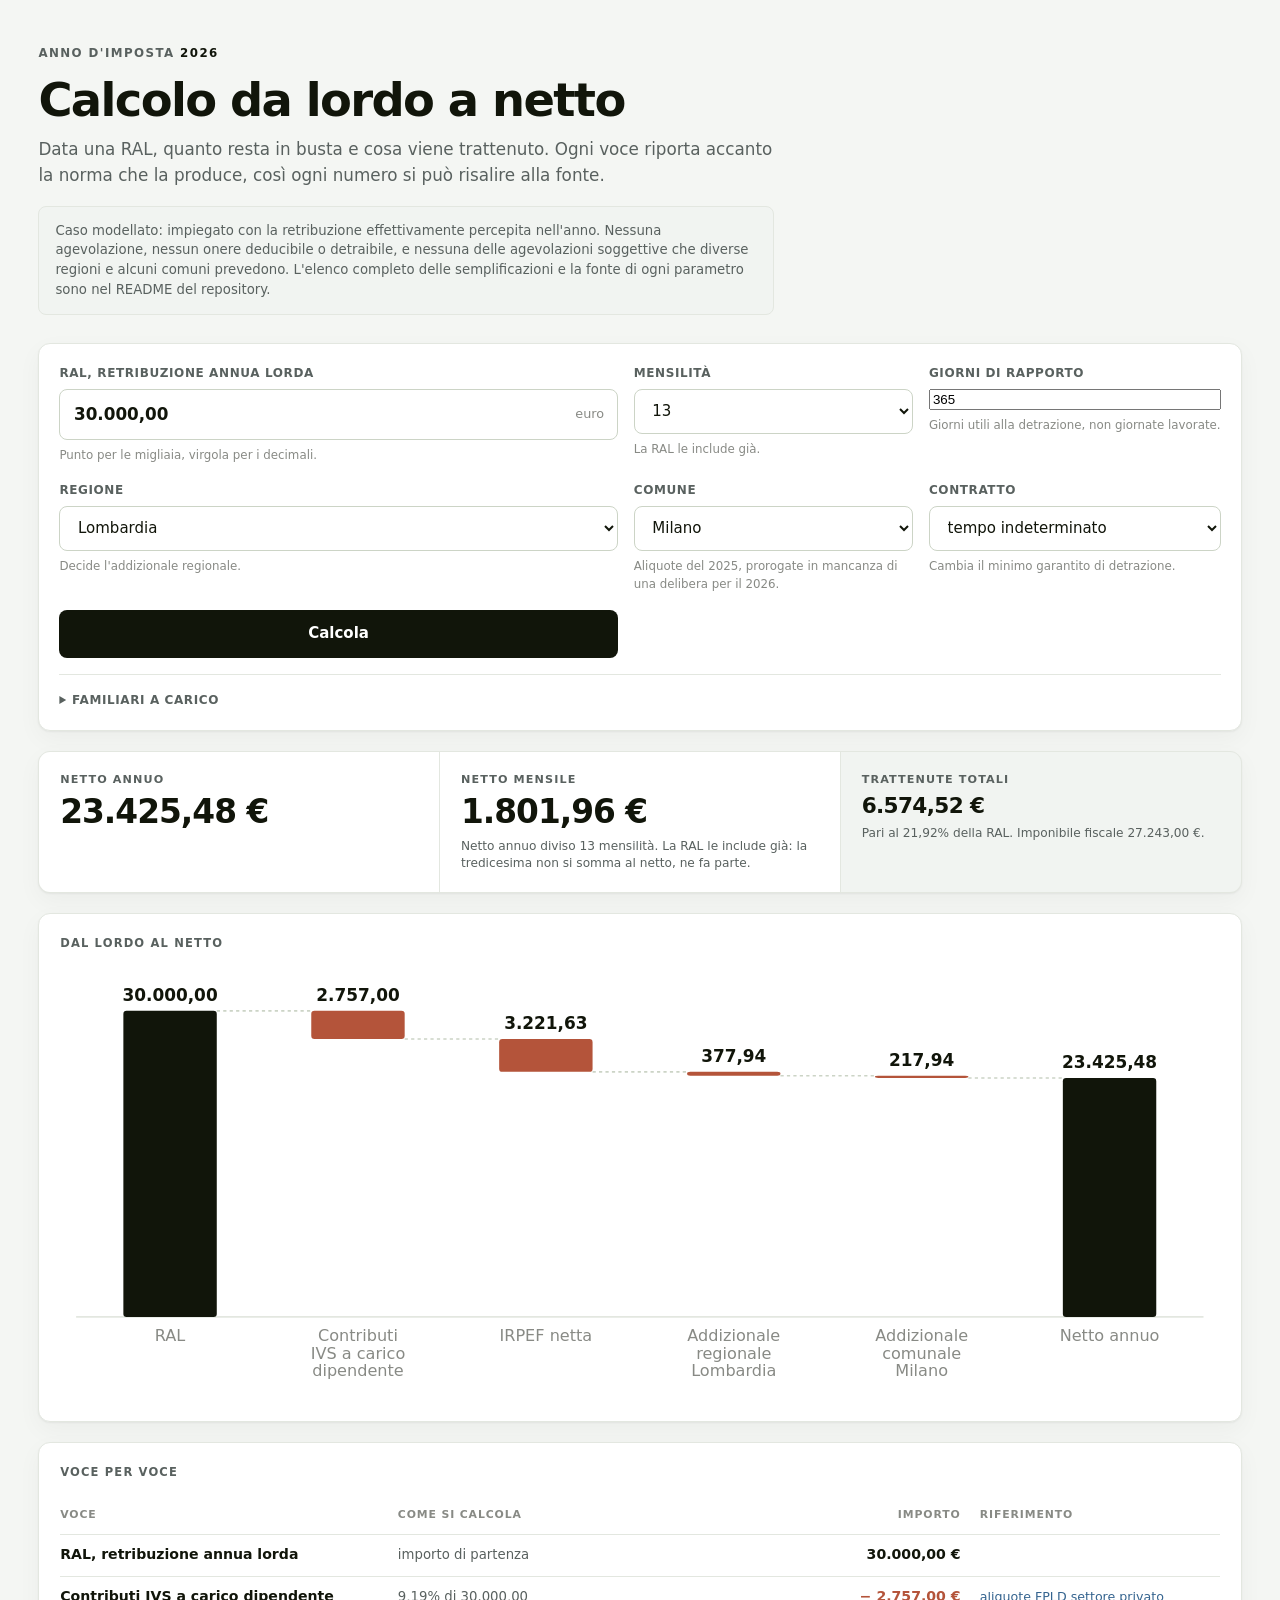
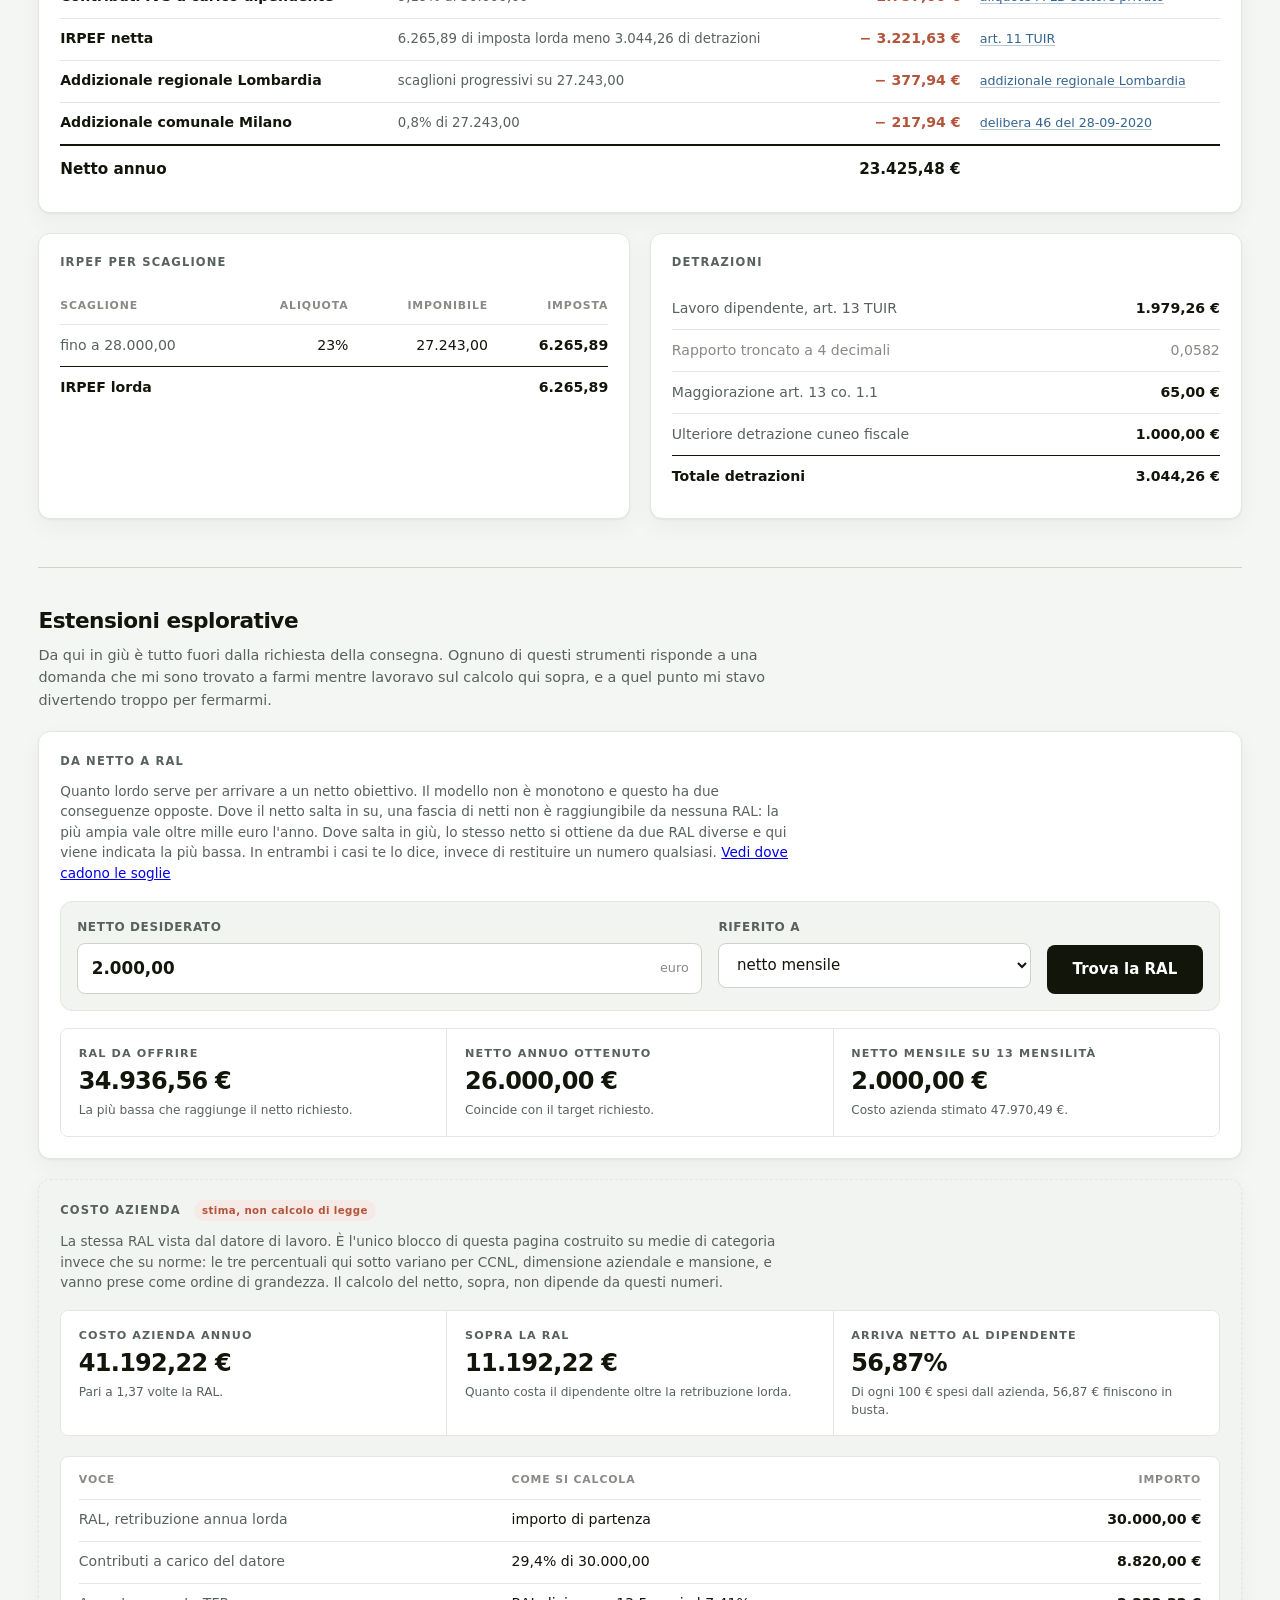
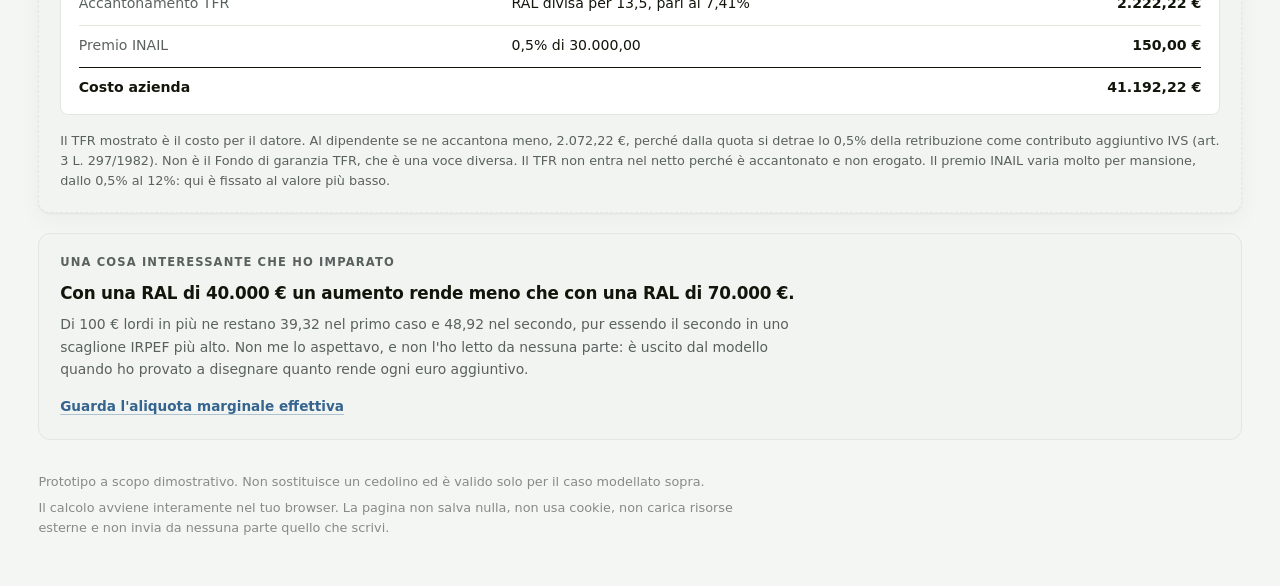
==== index.html @ f25c1f66 "Estrae tutti i 7.894 comuni dal portale MEF" ====
<!doctype html>
<html lang="it">
<head>
<meta charset="utf-8">
<meta name="viewport" content="width=device-width, initial-scale=1">
<title>Calcolo da lordo a netto, anno d'imposta 2026</title>
<link rel="stylesheet" href="src/styles.css">
</head>
<body>

<header class="page-header">
  <p class="eyebrow">Anno d'imposta <strong>2026</strong></p>
  <h1>Calcolo da lordo a netto</h1>
  <p class="lede">
    Data una RAL, quanto resta in busta e cosa viene trattenuto. Ogni voce riporta
    accanto la norma che la produce, così ogni numero si può risalire alla fonte.
  </p>
  <p class="case-note">
    Caso modellato: impiegato con la retribuzione effettivamente percepita
    nell'anno. Nessuna agevolazione, nessun onere deducibile o detraibile, e
    nessuna delle agevolazioni soggettive che diverse regioni e alcuni comuni
    prevedono. L'elenco completo delle semplificazioni e la fonte di ogni
    parametro sono nel README del repository.
  </p>
</header>

<main>

  <form class="calc-form" id="calc-form" novalidate>
    <div class="field">
      <label for="input-ral">RAL, retribuzione annua lorda</label>
      <div class="input-wrap">
        <input id="input-ral" name="ral" type="text" inputmode="decimal"
               autocomplete="off" value="30.000,00"
               aria-describedby="hint-ral">
        <span class="unit" aria-hidden="true">euro</span>
      </div>
      <p class="hint" id="hint-ral">Punto per le migliaia, virgola per i decimali.</p>
    </div>

    <div class="field">
      <label for="input-months">Mensilità</label>
      <select id="input-months" name="months" aria-describedby="hint-months">
        <option value="12">12</option>
        <option value="13" selected>13</option>
        <option value="14">14</option>
      </select>
      <p class="hint" id="hint-months">La RAL le include già.</p>
    </div>

    <div class="field">
      <label for="input-days">Giorni di rapporto</label>
      <input id="input-days" name="days" type="number" min="1" max="365" step="1"
             value="365" aria-describedby="hint-days">
      <p class="hint" id="hint-days">Giorni utili alla detrazione, non giornate lavorate.</p>
    </div>

    <div class="field">
      <label for="input-region">Regione</label>
      <select id="input-region" aria-describedby="hint-region"></select>
      <p class="hint" id="hint-region">Decide l'addizionale regionale.</p>
    </div>

    <div class="field">
      <label for="input-municipality">Comune</label>
      <select id="input-municipality" aria-describedby="hint-municipality"></select>
      <p class="hint" id="hint-municipality"></p>
    </div>

    <div class="field">
      <label for="input-contract">Contratto</label>
      <select id="input-contract" aria-describedby="hint-contract">
        <option value="permanent" selected>tempo indeterminato</option>
        <option value="fixed-term">tempo determinato</option>
      </select>
      <p class="hint" id="hint-contract">Cambia il minimo garantito di detrazione.</p>
    </div>

    <div class="field field-action">
      <button type="submit">Calcola</button>
    </div>

    <details class="field-group">
      <summary>Familiari a carico</summary>

      <div class="field-grid">
        <div class="field field-check">
          <label class="check" for="input-spouse">
            <input id="input-spouse" type="checkbox">
            <span>Coniuge a carico</span>
          </label>
          <p class="hint">Non legalmente ed effettivamente separato.</p>
        </div>

        <div class="field">
          <label for="input-children">Figli a carico</label>
          <input id="input-children" type="number" min="0" max="10" step="1" value="0"
                 aria-describedby="hint-children">
          <p class="hint" id="hint-children">
            Dai 21 ai 29 anni, o dai 30 con disabilità accertata. Sotto i 21 c'è
            l'assegno unico al posto della detrazione.
          </p>
        </div>

        <div class="field">
          <label for="input-children-share">Quota per i figli</label>
          <select id="input-children-share" aria-describedby="hint-children-share">
            <option value="50" selected>50%, ripartita</option>
            <option value="100">100%, per intero</option>
          </select>
          <p class="hint" id="hint-children-share">
            La ripartizione a metà fra i genitori è la regola, il 100% va concordato.
          </p>
        </div>

        <div class="field">
          <label for="input-ascendants">Ascendenti a carico</label>
          <input id="input-ascendants" type="number" min="0" max="6" step="1" value="0"
                 aria-describedby="hint-ascendants">
          <p class="hint" id="hint-ascendants">
            Genitori e nonni, dal 2025 solo se conviventi.
          </p>
        </div>

        <div class="field">
          <label for="input-family-months">Mesi a carico</label>
          <input id="input-family-months" type="number" min="1" max="12" step="1" value="12"
                 aria-describedby="hint-family-months">
          <p class="hint" id="hint-family-months">
            Mesi in cui la condizione è durata, non giorni di lavoro.
          </p>
        </div>
      </div>

      <p class="hint hint-block" id="hint-family-limit"></p>
    </details>
  </form>

  <p class="error" id="error-box" role="alert" hidden></p>

  <section class="results" id="results" aria-live="polite" hidden>

    <div class="summary">
      <div class="summary-figure">
        <p class="summary-label">Netto annuo</p>
        <p class="summary-value" id="net-annual"></p>
      </div>
      <div class="summary-figure">
        <p class="summary-label">Netto mensile</p>
        <p class="summary-value" id="net-monthly"></p>
        <p class="summary-note" id="net-monthly-note"></p>
      </div>
      <div class="summary-figure summary-secondary">
        <p class="summary-label">Trattenute totali</p>
        <p class="summary-value" id="total-withheld"></p>
        <p class="summary-note" id="effective-rate"></p>
      </div>
    </div>

    <section class="block">
      <h3>Dal lordo al netto</h3>
      <div class="chart-scroll">
        <div id="waterfall"></div>
      </div>
    </section>

    <section class="block">
      <h3>Voce per voce</h3>
      <table class="ledger" id="ledger-table">
        <thead>
          <tr>
            <th scope="col">Voce</th>
            <th scope="col">Come si calcola</th>
            <th scope="col" class="num">Importo</th>
            <th scope="col">Riferimento</th>
          </tr>
        </thead>
        <tbody></tbody>
        <tfoot></tfoot>
      </table>
    </section>

    <div class="detail-grid">
      <section class="block">
        <h3>IRPEF per scaglione</h3>
        <table class="detail" id="bracket-table">
          <thead>
            <tr>
              <th scope="col">Scaglione</th>
              <th scope="col" class="num">Aliquota</th>
              <th scope="col" class="num">Imponibile</th>
              <th scope="col" class="num">Imposta</th>
            </tr>
          </thead>
          <tbody></tbody>
        </table>
      </section>

      <section class="block">
        <h3>Detrazioni</h3>
        <table class="detail" id="deduction-table">
          <tbody></tbody>
        </table>
      </section>
    </div>

  </section>

  <div class="section-lead section-lead-extra">
    <h2 class="section-title">Estensioni esplorative</h2>
    <p>
      Da qui in giù è tutto fuori dalla richiesta della consegna. Ognuno di questi
      strumenti risponde a una domanda che mi sono trovato a farmi mentre lavoravo
      sul calcolo qui sopra, e a quel punto mi stavo divertendo troppo per fermarmi.
    </p>
  </div>

  <section class="block standalone" id="inverse-block">
    <h3>Da netto a RAL</h3>
    <p class="block-note">
      Quanto lordo serve per arrivare a un netto obiettivo. Il modello non è
      monotono e questo ha due conseguenze opposte. Dove il netto salta in su,
      una fascia di netti non è raggiungibile da nessuna RAL: la più ampia vale
      oltre mille euro l'anno. Dove salta in giù, lo stesso netto si ottiene da
      due RAL diverse e qui viene indicata la più bassa. In entrambi i casi te lo
      dice, invece di restituire un numero qualsiasi.
      <a href="curva.html">Vedi dove cadono le soglie</a>
    </p>

    <form class="calc-form inline-form" id="inverse-form" novalidate>
      <div class="field">
        <label for="input-net">Netto desiderato</label>
        <div class="input-wrap">
          <input id="input-net" type="text" inputmode="decimal" autocomplete="off" value="2.000,00">
          <span class="unit" aria-hidden="true">euro</span>
        </div>
      </div>

      <div class="field">
        <label for="input-net-basis">Riferito a</label>
        <select id="input-net-basis">
          <option value="monthly" selected>netto mensile</option>
          <option value="annual">netto annuo</option>
        </select>
      </div>

      <div class="field field-action">
        <button type="submit">Trova la RAL</button>
      </div>
    </form>

    <p class="error" id="inverse-error" role="alert" hidden></p>
    <div id="inverse-result" aria-live="polite"></div>
  </section>

  <section class="block standalone estimate" id="employer-block" hidden>
    <h3>Costo azienda <span class="badge-estimate">stima, non calcolo di legge</span></h3>
    <p class="block-note">
      La stessa RAL vista dal datore di lavoro. È l'unico blocco di questa pagina
      costruito su medie di categoria invece che su norme: le tre percentuali qui
      sotto variano per CCNL, dimensione aziendale e mansione, e vanno prese come
      ordine di grandezza. Il calcolo del netto, sopra, non dipende da questi numeri.
    </p>

    <div class="inverse-row" id="employer-figures"></div>

    <div class="table-card">
      <table class="detail" id="employer-table">
        <thead>
          <tr>
            <th scope="col">Voce</th>
            <th scope="col">Come si calcola</th>
            <th scope="col" class="num">Importo</th>
          </tr>
        </thead>
        <tbody></tbody>
      </table>
    </div>

    <p class="employer-caveat" id="employer-caveat"></p>
  </section>

  <a class="learned-card" href="curva.html" id="learned-card">
    <p class="learned-label">Una cosa interessante che ho imparato</p>
    <p class="learned-headline" id="learned-headline"></p>
    <p class="learned-body" id="learned-body"></p>
    <span class="learned-cta">Guarda l'aliquota marginale effettiva</span>
  </a>

</main>

<footer class="page-footer">
  <p>
    Prototipo a scopo dimostrativo. Non sostituisce un cedolino ed è valido solo
    per il caso modellato sopra.
  </p>
  <p>
    Il calcolo avviene interamente nel tuo browser. La pagina non salva nulla,
    non usa cookie, non carica risorse esterne e non invia da nessuna parte
    quello che scrivi.
  </p>
</footer>

<script src="src/parameters-2025.js"></script>
<script src="src/parameters-2026.js"></script>
<script src="src/local-2025.js"></script>
<script src="src/local-2026.js"></script>
<script src="src/parameters.js"></script>
<script src="src/engine/numbers.js"></script>
<script src="src/engine/position.js"></script>
<script src="src/engine/steps.js"></script>
<script src="src/engine/rules.js"></script>
<script src="src/engine/calculation.js"></script>
<script src="src/engine/breakpoints.js"></script>
<script src="src/engine/inverse.js"></script>
<script src="src/engine.js"></script>
<script src="src/ui-common.js"></script>
<script src="src/ui-calculator.js"></script>

</body>
</html>
---- src/styles.css ----
/* Palette taken from the Jet HR site: white ground, near-black text with an
   olive cast, sage surfaces, green and terracotta reserved for data semantics.
   Inspiration only, none of their assets are reused.

   Light only, on purpose: their product is light, and a single theme is one
   less thing to justify. Fonts are the system stack, so the page makes no
   network request of any kind. */

:root {
  color-scheme: light;

  --page: #f4f6f3;
  --surface: #ffffff;
  --surface-sunken: #f1f4f1;
  --surface-strong: #e6ebe2;

  --line: #e3e7e0;
  --line-strong: #ccd4c6;

  --text: #11150a;
  --text-muted: #59615f;
  --text-faint: #888a85;

  --accent: #11150a;
  --on-accent: #ffffff;
  --link: #35648f;

  --positive: #2f7d55;
  --negative: #b4543a;

  --bar-total: #11150a;
  --bar-down: #b4543a;
  --bar-up: #2f7d55;

  --shadow: 0 1px 2px rgba(17, 21, 10, 0.05), 0 8px 24px rgba(17, 21, 10, 0.04);
  --radius: 12px;
  --radius-sm: 8px;

  /* Wide on purpose: this is a dense data tool, not an article. Only the prose
     blocks keep a narrow measure, so lines stay readable while tables and the
     chart use the screen they are given. */
  --measure: 100rem;
  --gutter: clamp(1rem, 3vw, 2.5rem);
  --prose: 46rem;
}

*, *::before, *::after { box-sizing: border-box; }

body {
  margin: 0;
  background: var(--page);
  color: var(--text);
  font: 15px/1.55 ui-sans-serif, system-ui, -apple-system, "Segoe UI", Roboto,
        "Helvetica Neue", Arial, sans-serif;
  font-variant-numeric: tabular-nums;
  -webkit-font-smoothing: antialiased;
  -webkit-text-size-adjust: 100%;
}

.num, table { font-variant-numeric: tabular-nums; }

.page-header, main, .page-footer {
  max-width: var(--measure);
  margin: 0 auto;
  padding: 0 var(--gutter);
}

/* ------------------------------------------------------------------ header */

.page-header { padding-top: 2.75rem; padding-bottom: 1.75rem; }

/* Only on the second page: there are two pages, so one way back is enough. */
.back-link {
  display: inline-flex;
  align-items: center;
  gap: 0.35rem;
  margin-bottom: 1.4rem;
  padding: 0.42rem 0.9rem 0.42rem 0.7rem;
  background: var(--surface);
  border: 1px solid var(--line);
  border-radius: 999px;
  font-size: 0.83rem;
  font-weight: 650;
  color: var(--text-muted);
  text-decoration: none;
}
.back-link:hover { color: var(--text); border-color: var(--line-strong); }
.back-link svg { width: 14px; height: 14px; flex: none; }

.eyebrow {
  margin: 0 0 0.85rem;
  font-size: 0.74rem;
  letter-spacing: 0.12em;
  text-transform: uppercase;
  color: var(--text-muted);
  font-weight: 650;
}
.eyebrow strong { color: var(--text); font-weight: 700; }

h1 {
  margin: 0 0 0.7rem;
  font-size: clamp(1.9rem, 5vw, 2.9rem);
  line-height: 1.06;
  letter-spacing: -0.035em;
  font-weight: 700;
}

.lede {
  margin: 0 0 1.1rem;
  max-width: var(--prose);
  font-size: 1.05rem;
  color: var(--text-muted);
}

.case-note {
  margin: 0;
  max-width: var(--prose);
  padding: 0.85rem 1rem;
  font-size: 0.83rem;
  line-height: 1.5;
  color: var(--text-muted);
  background: var(--surface-sunken);
  border: 1px solid var(--line);
  border-radius: var(--radius-sm);
}
.case-note a { color: var(--link); }

/* -------------------------------------------------------------------- form */

.calc-form {
  display: grid;
  grid-template-columns: minmax(0, 2fr) minmax(0, 1fr) auto;
  gap: 1rem;
  align-items: start;
  padding: 1.25rem;
  background: var(--surface);
  border: 1px solid var(--line);
  border-radius: var(--radius);
  box-shadow: var(--shadow);
}

.field { display: flex; flex-direction: column; gap: 0.4rem; min-width: 0; }
.field-action { align-self: end; }

/* Collapsed by default: most people have no dependants and should not have to
   scroll past five fields that do not apply to them. */
.field-group {
  grid-column: 1 / -1;
  border-top: 1px solid var(--line);
  padding-top: 1rem;
  min-width: 0;
}

.field-group > summary {
  cursor: pointer;
  font-size: 0.75rem;
  letter-spacing: 0.05em;
  text-transform: uppercase;
  color: var(--text-muted);
  font-weight: 650;
}

.field-group > summary:focus-visible {
  outline: 2px solid var(--accent);
  outline-offset: 3px;
  border-radius: 4px;
}

.field-group[open] > summary { margin-bottom: 1rem; }

.field-grid {
  display: grid;
  grid-template-columns: repeat(auto-fit, minmax(min(100%, 12rem), 1fr));
  gap: 1rem;
  align-items: start;
}

.field-check { justify-content: start; padding-top: 1.35rem; }

.check {
  flex-direction: row;
  align-items: center;
  gap: 0.55rem;
  text-transform: none;
  letter-spacing: 0;
  font-size: 0.9rem;
  font-weight: 500;
  color: var(--text);
  cursor: pointer;
}

.check input { width: auto; margin: 0; accent-color: var(--accent); }

.hint-block { margin-top: 1rem; }

label {
  font-size: 0.75rem;
  letter-spacing: 0.05em;
  text-transform: uppercase;
  color: var(--text-muted);
  font-weight: 650;
}

.input-wrap { position: relative; display: flex; align-items: center; }

input[type="text"], select {
  width: 100%;
  padding: 0.72rem 0.85rem;
  background: var(--surface);
  color: var(--text);
  border: 1px solid var(--line-strong);
  border-radius: var(--radius-sm);
  font: inherit;
  font-variant-numeric: tabular-nums;
}
.input-wrap input { padding-right: 3.4rem; font-size: 1.05rem; font-weight: 600; }

input:focus-visible, select:focus-visible,
button:focus-visible, a:focus-visible {
  outline: 2px solid var(--link);
  outline-offset: 2px;
}

.unit {
  position: absolute;
  right: 0.85rem;
  font-size: 0.8rem;
  color: var(--text-faint);
  pointer-events: none;
}

.hint { margin: 0; font-size: 0.74rem; color: var(--text-faint); }

button[type="submit"] {
  padding: 0.78rem 1.6rem;
  background: var(--accent);
  color: var(--on-accent);
  border: 0;
  border-radius: var(--radius-sm);
  font: inherit;
  font-weight: 650;
  cursor: pointer;
  white-space: nowrap;
}
button[type="submit"]:hover { opacity: 0.88; }

.error {
  margin: 1rem 0 0;
  padding: 0.85rem 1rem;
  background: color-mix(in srgb, var(--negative) 10%, var(--surface));
  border: 1px solid color-mix(in srgb, var(--negative) 40%, var(--surface));
  border-radius: var(--radius-sm);
  color: var(--negative);
  font-size: 0.9rem;
  font-weight: 500;
}

/* ----------------------------------------------------------------- results */

.results { margin-top: 1.25rem; display: grid; gap: 1.25rem; }

/* Grid children default to min-width:auto, so a wide chart inside one of them
   stretches the whole column and pushes the page sideways instead of scrolling
   inside its own container. */
.results > *,
.summary > *,
.detail-grid > *,
.inverse-row > *,
.reading-grid > * { min-width: 0; }

.summary {
  display: grid;
  grid-template-columns: repeat(auto-fit, minmax(13rem, 1fr));
  gap: 1px;
  background: var(--line);
  border: 1px solid var(--line);
  border-radius: var(--radius);
  overflow: hidden;
  box-shadow: var(--shadow);
}

.summary-figure { background: var(--surface); padding: 1.2rem 1.3rem; }
.summary-secondary { background: var(--surface-sunken); }

.summary-label {
  margin: 0 0 0.35rem;
  font-size: 0.7rem;
  letter-spacing: 0.1em;
  text-transform: uppercase;
  color: var(--text-muted);
  font-weight: 650;
}

.summary-value {
  margin: 0;
  font-size: clamp(1.6rem, 3.8vw, 2.05rem);
  font-weight: 700;
  letter-spacing: -0.03em;
  line-height: 1.12;
}
.summary-secondary .summary-value { font-size: 1.35rem; }

.summary-note {
  margin: 0.45rem 0 0;
  font-size: 0.76rem;
  line-height: 1.45;
  color: var(--text-muted);
}

.block {
  background: var(--surface);
  padding: 1.3rem;
  border: 1px solid var(--line);
  border-radius: var(--radius);
  box-shadow: var(--shadow);
}

.block h3 {
  margin: 0 0 1rem;
  font-size: 0.72rem;
  letter-spacing: 0.1em;
  text-transform: uppercase;
  color: var(--text-muted);
  font-weight: 650;
}

/* Splits the page into what the brief asked for and what came after. */
.section-lead { margin: 2.5rem 0 1.1rem; }
.section-lead > * { max-width: var(--prose); }
main > .section-lead:first-child { margin-top: 0.25rem; }

.section-title {
  margin: 0 0 0.4rem;
  font-size: 1.35rem;
  font-weight: 700;
  letter-spacing: -0.022em;
}
.section-lead p { margin: 0; font-size: 0.9rem; line-height: 1.55; color: var(--text-muted); }

.section-lead-extra {
  border-top: 1px solid var(--line-strong);
  padding-top: 2.25rem;
  margin-top: 3rem;
}

/* Same card language as every other block: it is a note that leads somewhere,
   not a banner. */
.learned-card {
  display: block;
  margin-top: 1.25rem;
  padding: 1.3rem;
  background: var(--surface-sunken);
  color: var(--text);
  border: 1px solid var(--line);
  border-radius: var(--radius);
  text-decoration: none;
}
.learned-card:hover { border-color: var(--line-strong); }

.learned-label {
  margin: 0 0 0.6rem;
  font-size: 0.72rem;
  letter-spacing: 0.1em;
  text-transform: uppercase;
  font-weight: 650;
  color: var(--text-muted);
}
.learned-headline {
  margin: 0 0 0.5rem;
  max-width: var(--prose);
  font-size: 1.05rem;
  font-weight: 650;
  line-height: 1.4;
  letter-spacing: -0.012em;
}
.learned-body {
  margin: 0 0 0.9rem;
  max-width: var(--prose);
  font-size: 0.87rem;
  line-height: 1.6;
  color: var(--text-muted);
}
.learned-cta {
  display: inline-block;
  font-size: 0.85rem;
  font-weight: 650;
  color: var(--link);
  text-decoration: underline;
  text-decoration-color: color-mix(in srgb, var(--link) 35%, transparent);
  text-underline-offset: 3px;
}
.learned-card:hover .learned-cta { text-decoration-color: currentColor; }

.detail-grid {
  display: grid;
  grid-template-columns: repeat(auto-fit, minmax(20rem, 1fr));
  gap: 1.25rem;
}

/* ------------------------------------------------------------------ tables */

table { width: 100%; border-collapse: collapse; font-size: 0.88rem; }

th, td { text-align: left; padding: 0.6rem; vertical-align: baseline; }
th:first-child, td:first-child { padding-left: 0; }
th:last-child, td:last-child { padding-right: 0; }
.num, th.num, td.num { text-align: right; }

thead th {
  font-size: 0.68rem;
  letter-spacing: 0.08em;
  text-transform: uppercase;
  color: var(--text-faint);
  border-bottom: 1px solid var(--line);
  font-weight: 650;
}

tbody tr { border-bottom: 1px solid var(--line); }
tbody tr:last-child { border-bottom: 0; }

/* An amount must never break across two lines: "30.000,00 €" split in half is
   unreadable in a column of figures. */
td.amount { font-weight: 650; white-space: nowrap; }

.ledger .voice { font-weight: 600; }
.ledger .formula { color: var(--text-muted); font-size: 0.83rem; }
.ledger .amount.is-negative { color: var(--negative); }
.ledger .amount.is-positive { color: var(--positive); }
.ledger .amount.is-zero { color: var(--text-faint); font-weight: 400; }

.ref a {
  color: var(--link);
  font-size: 0.79rem;
  text-decoration-color: color-mix(in srgb, var(--link) 35%, transparent);
  text-underline-offset: 2px;
}

tfoot td {
  border-top: 2px solid var(--text);
  font-weight: 700;
  padding-top: 0.75rem;
  font-size: 0.95rem;
}

.detail td:first-child { color: var(--text-muted); }
.detail td:last-child { text-align: right; font-weight: 650; }
.detail tr.is-subtle td { color: var(--text-faint); font-weight: 400; }
.detail tr.is-total td { border-top: 1px solid var(--text); font-weight: 700; }
.detail tr.is-total td:first-child { color: var(--text); }

/* --------------------------------------------- inverse mode and curve blocks */

.block.standalone { margin-top: 1.25rem; }

.block-note {
  margin: -0.35rem 0 1.1rem;
  max-width: var(--prose);
  font-size: 0.85rem;
  line-height: 1.5;
  color: var(--text-muted);
}

/* Already inside a card, so it drops the card of its own. */
.inline-form {
  background: var(--surface-sunken);
  box-shadow: none;
  padding: 1rem;
}

.inverse-row {
  display: grid;
  grid-template-columns: repeat(auto-fit, minmax(14rem, 1fr));
  gap: 1px;
  margin-top: 1.1rem;
  /* The container shows through the 1px gaps and behind an empty slot when three
     figures wrap onto two columns, so it carries the surface colour too. */
  background: var(--surface);
  border: 1px solid var(--line);
  border-radius: var(--radius-sm);
  overflow: hidden;
}

.inverse-figure {
  background: var(--surface);
  padding: 1rem 1.1rem;
  outline: 1px solid var(--line);
}
.inverse-figure .summary-value { font-size: 1.5rem; }

.inverse-gap-head {
  margin: 1.1rem 0 0;
  padding: 0.8rem 1rem;
  background: color-mix(in srgb, var(--negative) 8%, var(--surface));
  border: 1px solid color-mix(in srgb, var(--negative) 30%, var(--surface));
  border-radius: var(--radius-sm);
  font-size: 0.88rem;
  color: var(--text);
}

.inverse-note {
  margin: 0.8rem 0 0;
  font-size: 0.82rem;
  color: var(--text-muted);
}

#curve svg { display: block; min-width: 44rem; width: 100%; height: auto; }

.cv-line { fill: none; stroke: var(--accent); stroke-width: 2.2; stroke-linejoin: round; }
.cv-grid { stroke: var(--line); stroke-width: 1; }
.cv-mark { stroke: var(--line-strong); stroke-width: 1; stroke-dasharray: 3 3; }
.cv-mark-dot { fill: var(--surface-strong); stroke: var(--line-strong); stroke-width: 1; }
.cv-mark-index { font-size: 9px; font-weight: 700; fill: var(--text-muted); }
.cv-axis-label { font-size: 10px; fill: var(--text-faint); }

.cv-badge {
  display: inline-flex;
  align-items: center;
  justify-content: center;
  width: 1.25rem;
  height: 1.25rem;
  margin-right: 0.35rem;
  background: var(--surface-strong);
  border-radius: 999px;
  font-size: 0.7rem;
  font-weight: 700;
  color: var(--text-muted);
}

.breakpoints { margin-top: 1.25rem; }
.breakpoints td:first-child { color: var(--text); font-weight: 600; white-space: nowrap; }
.breakpoints td:nth-child(2) { color: var(--text); font-weight: 400; }
.breakpoints td:nth-child(3) { color: var(--text-muted); font-weight: 400; white-space: nowrap; }
.breakpoints td:last-child { white-space: nowrap; }
.breakpoints .is-positive { color: var(--positive); }
.breakpoints .is-negative { color: var(--negative); }
.breakpoints .is-flat { color: var(--text-faint); font-weight: 400; }
.breakpoints td.effect { color: var(--text-muted); font-weight: 400; font-size: 0.82rem; }

/* The estimate block is deliberately set apart from the statutory calculation. */
.block.estimate { background: var(--surface-sunken); border-style: dashed; }

.badge-estimate {
  display: inline-block;
  margin-left: 0.5rem;
  padding: 0.14rem 0.5rem;
  background: color-mix(in srgb, var(--negative) 12%, var(--surface));
  color: var(--negative);
  border-radius: 999px;
  font-size: 0.64rem;
  font-weight: 700;
  letter-spacing: 0.04em;
  text-transform: none;
  vertical-align: 0.1em;
}

.block.estimate .inverse-row { margin-top: 0; margin-bottom: 1.25rem; }

/* On the sunken block a bare table reads as a slab bleeding to the edges, so it
   gets the same card as the figures above it. */
/* A table cannot shrink below its min-content width, so a wide one needs a
   container that scrolls rather than pushing the page sideways. */
.table-scroll { overflow-x: auto; }

.table-card {
  background: var(--surface);
  border: 1px solid var(--line);
  border-radius: var(--radius-sm);
  padding: 0.35rem 1.1rem;
  overflow-x: auto;
}
.table-card td:first-child, .table-card th:first-child { padding-left: 0; }
.table-card td:last-child, .table-card th:last-child { padding-right: 0; }
.table-card tbody tr:last-child td { border-bottom: 0; }

.employer-caveat {
  margin: 1rem 0 0;
  font-size: 0.8rem;
  line-height: 1.55;
  color: var(--text-muted);
}

.bands td:first-child { color: var(--text); font-weight: 600; white-space: nowrap; }
.bands td:nth-child(2) { color: var(--text-muted); font-weight: 400; }
.bands tr.is-worst td { background: color-mix(in srgb, var(--negative) 9%, var(--surface)); }
.bands tr.is-worst td:last-child { color: var(--negative); }

.finding {
  margin-top: 1.25rem;
  padding: 1rem 1.15rem;
  background: var(--surface-sunken);
  border-left: 3px solid var(--accent);
  border-radius: 0 var(--radius-sm) var(--radius-sm) 0;
}
.finding p { margin: 0 0 0.5rem; font-size: 0.87rem; line-height: 1.55; color: var(--text-muted); }
.finding p:last-child { margin-bottom: 0; }
.finding-title { color: var(--text) !important; font-weight: 650; font-size: 0.95rem !important; }

.reading-grid {
  display: grid;
  grid-template-columns: repeat(auto-fit, minmax(17rem, 1fr));
  gap: 1.4rem;
}

.reading-item p { margin: 0; font-size: 0.86rem; line-height: 1.55; color: var(--text-muted); }
.reading-title {
  margin: 0 0 0.35rem !important;
  color: var(--text) !important;
  font-weight: 650;
  font-size: 0.9rem !important;
}

/* --------------------------------------------------------------- waterfall */

.chart-scroll { overflow-x: auto; margin: 0 -0.25rem; padding: 0 0.25rem; }
#waterfall svg { display: block; min-width: 34rem; width: 100%; height: auto; }

.wf-total { fill: var(--bar-total); }
.wf-down { fill: var(--bar-down); }
.wf-up { fill: var(--bar-up); }
.wf-label { font-size: 10px; fill: var(--text-faint); }
.wf-value { font-size: 10.5px; font-weight: 650; fill: var(--text); }
.wf-connector { stroke: var(--line-strong); stroke-width: 1; stroke-dasharray: 2 2; }
.wf-axis { stroke: var(--line); stroke-width: 1; }

/* ------------------------------------------------------------------ footer */

.page-footer { padding-top: 2rem; padding-bottom: 3rem; font-size: 0.8rem; color: var(--text-faint); }
.page-footer p { margin: 0 0 0.4rem; max-width: var(--prose); }
.page-footer p:last-child { margin-bottom: 0; }

/* ------------------------------------------------------------------ mobile */

@media (max-width: 46rem) {
  .calc-form { grid-template-columns: 1fr; }
  .field-action { align-self: stretch; }
  button[type="submit"] { width: 100%; }

  /* Four columns do not fit: each ledger row becomes a labelled block. */
  .ledger thead { position: absolute; width: 1px; height: 1px; overflow: hidden; clip-path: inset(50%); }
  .ledger tbody tr, .ledger tfoot tr { display: grid; grid-template-columns: 1fr auto; padding: 0.75rem 0; }
  .ledger td { padding: 0; }
  .ledger td.voice { grid-column: 1; font-size: 0.95rem; }
  .ledger td.amount { grid-column: 2; grid-row: 1; }
  .ledger td.formula { grid-column: 1 / -1; margin-top: 0.2rem; }
  .ledger td.ref { grid-column: 1 / -1; margin-top: 0.2rem; }
  .ledger tfoot td { border-top: 0; padding-top: 0; }
  .ledger tfoot tr { border-top: 2px solid var(--text); margin-top: 0.3rem; }
}
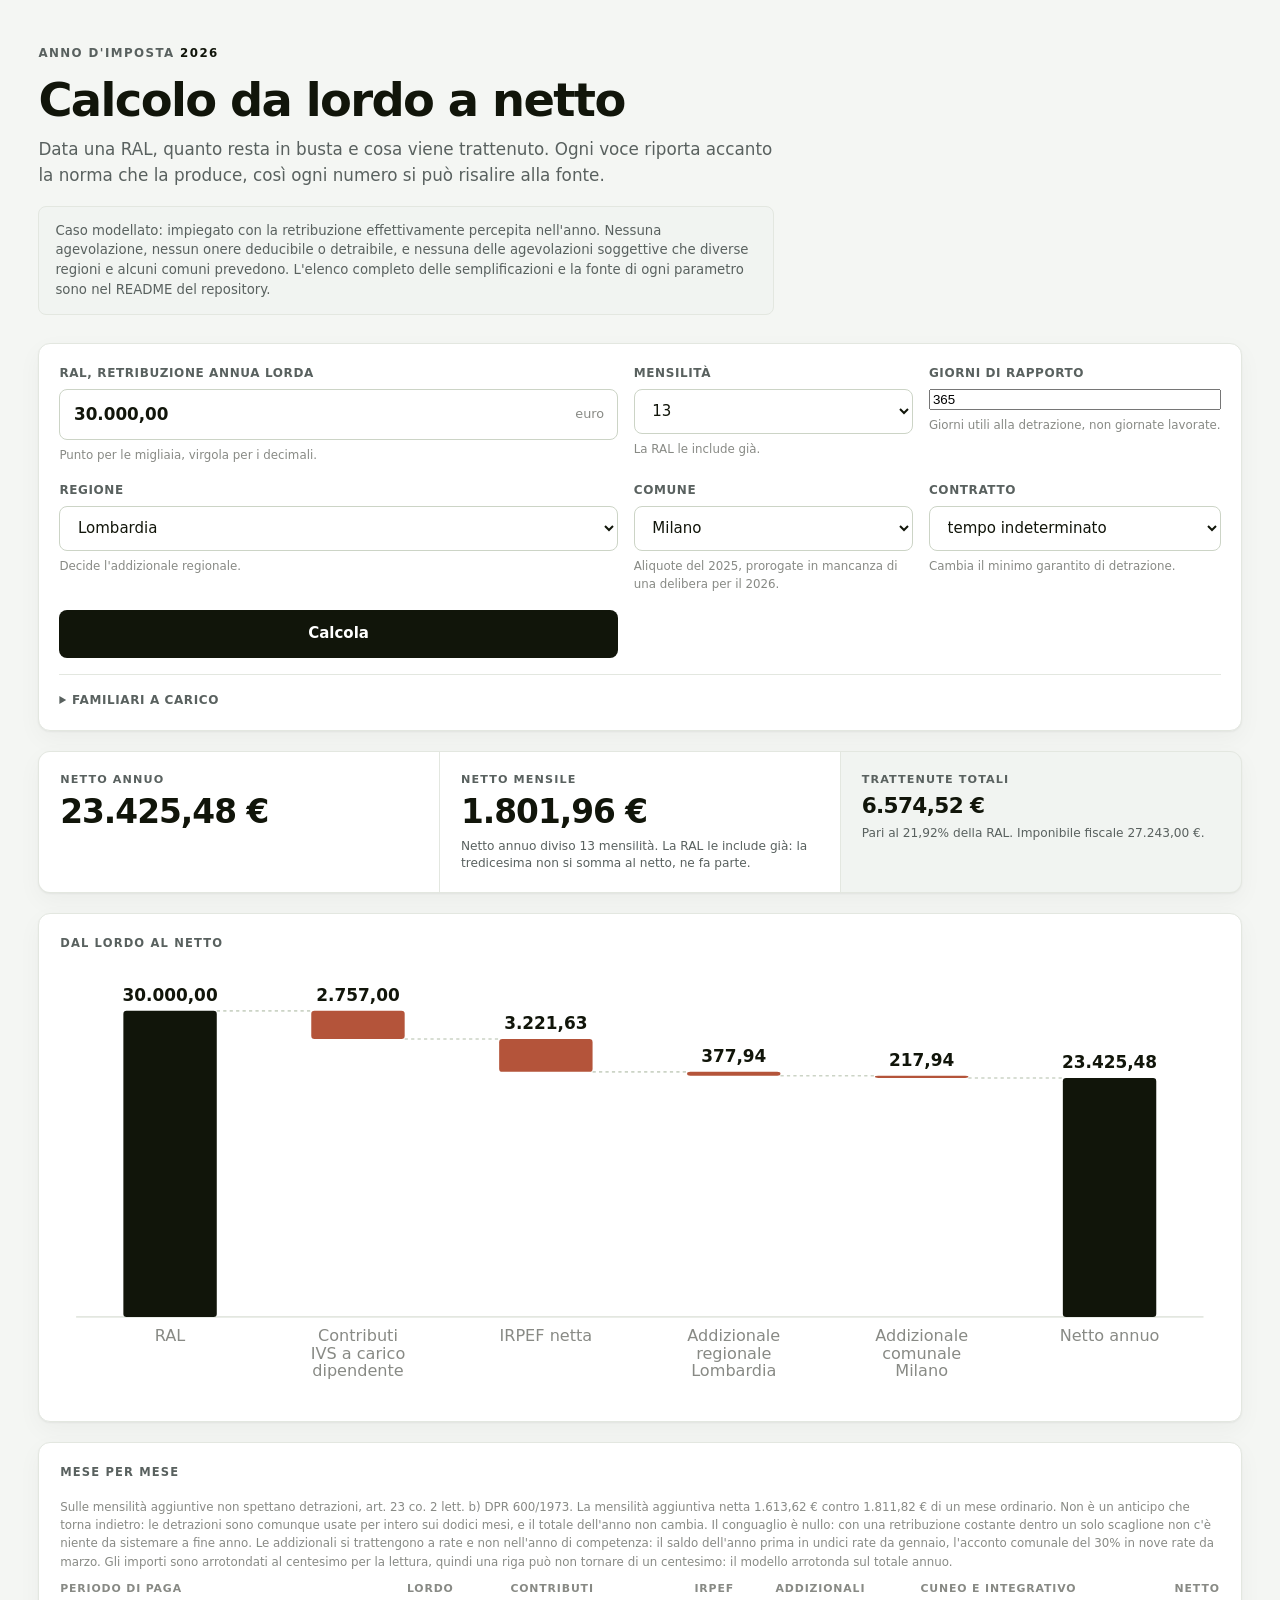
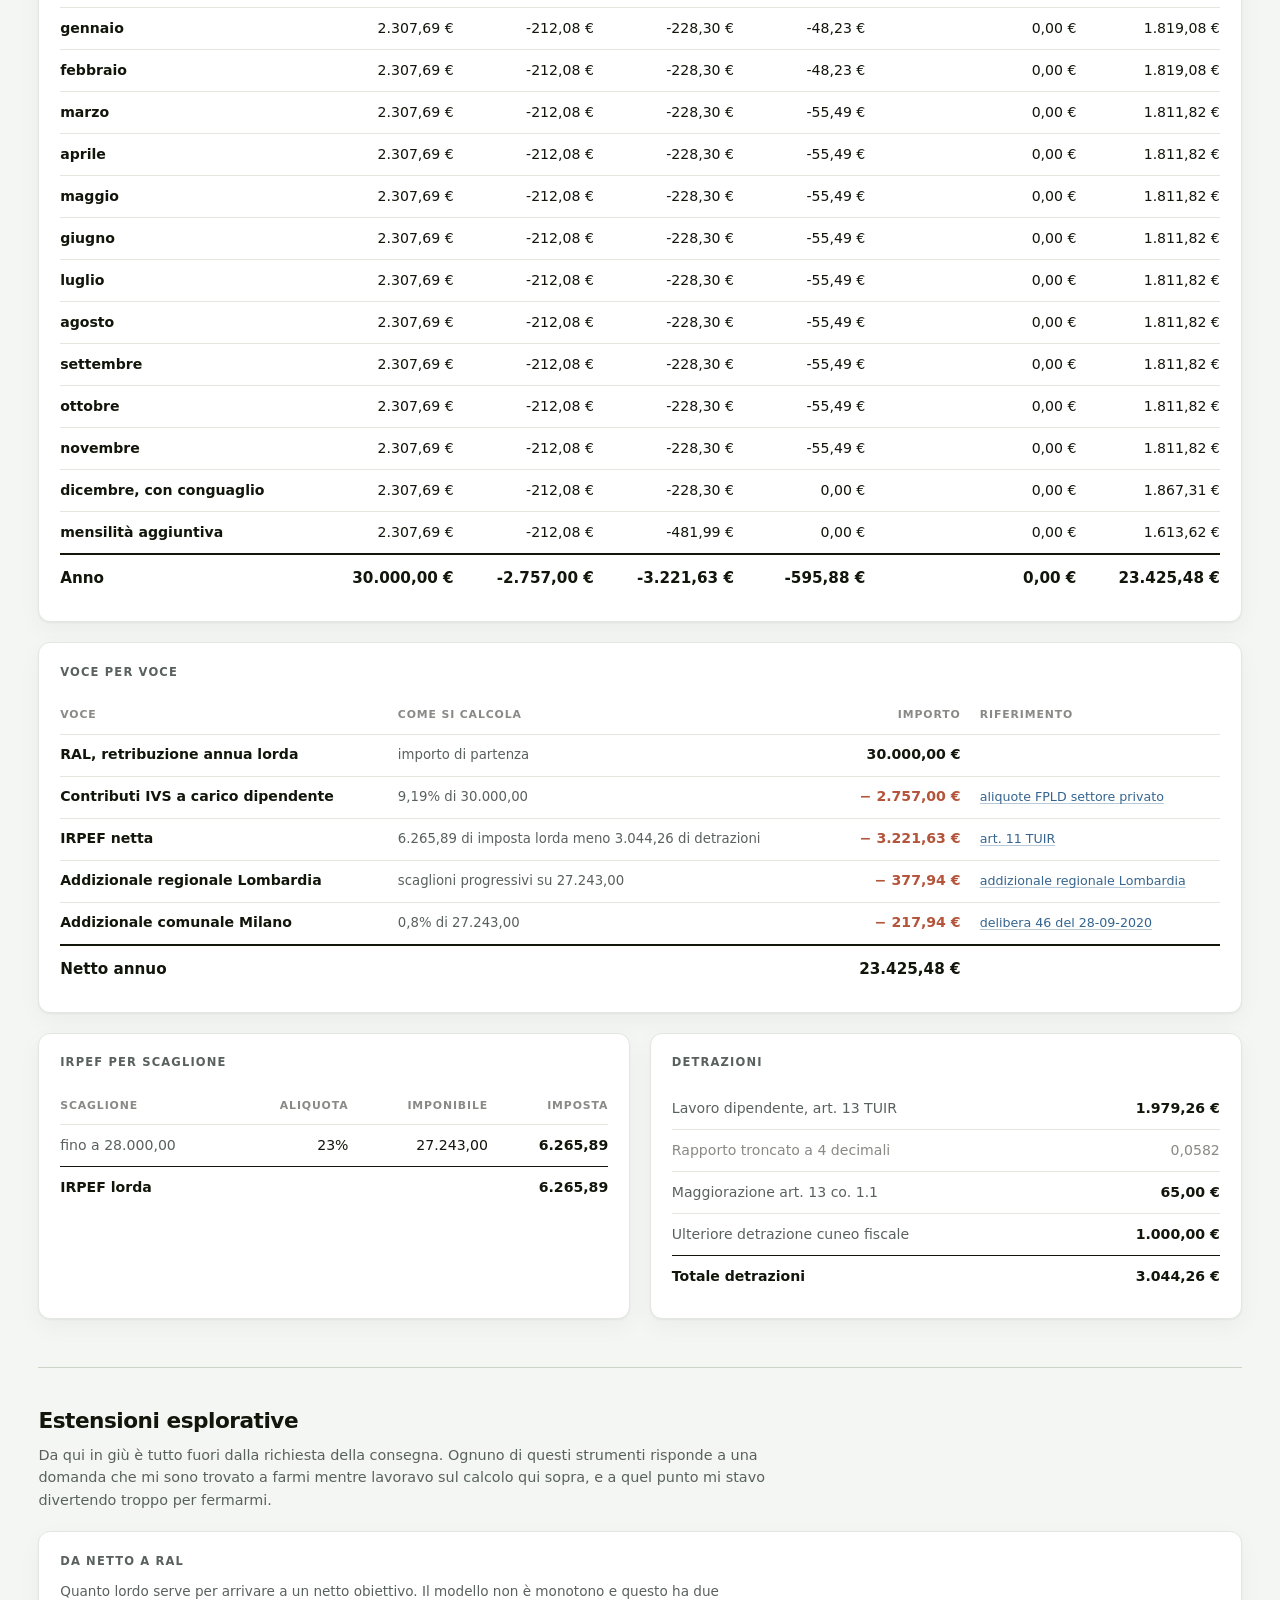
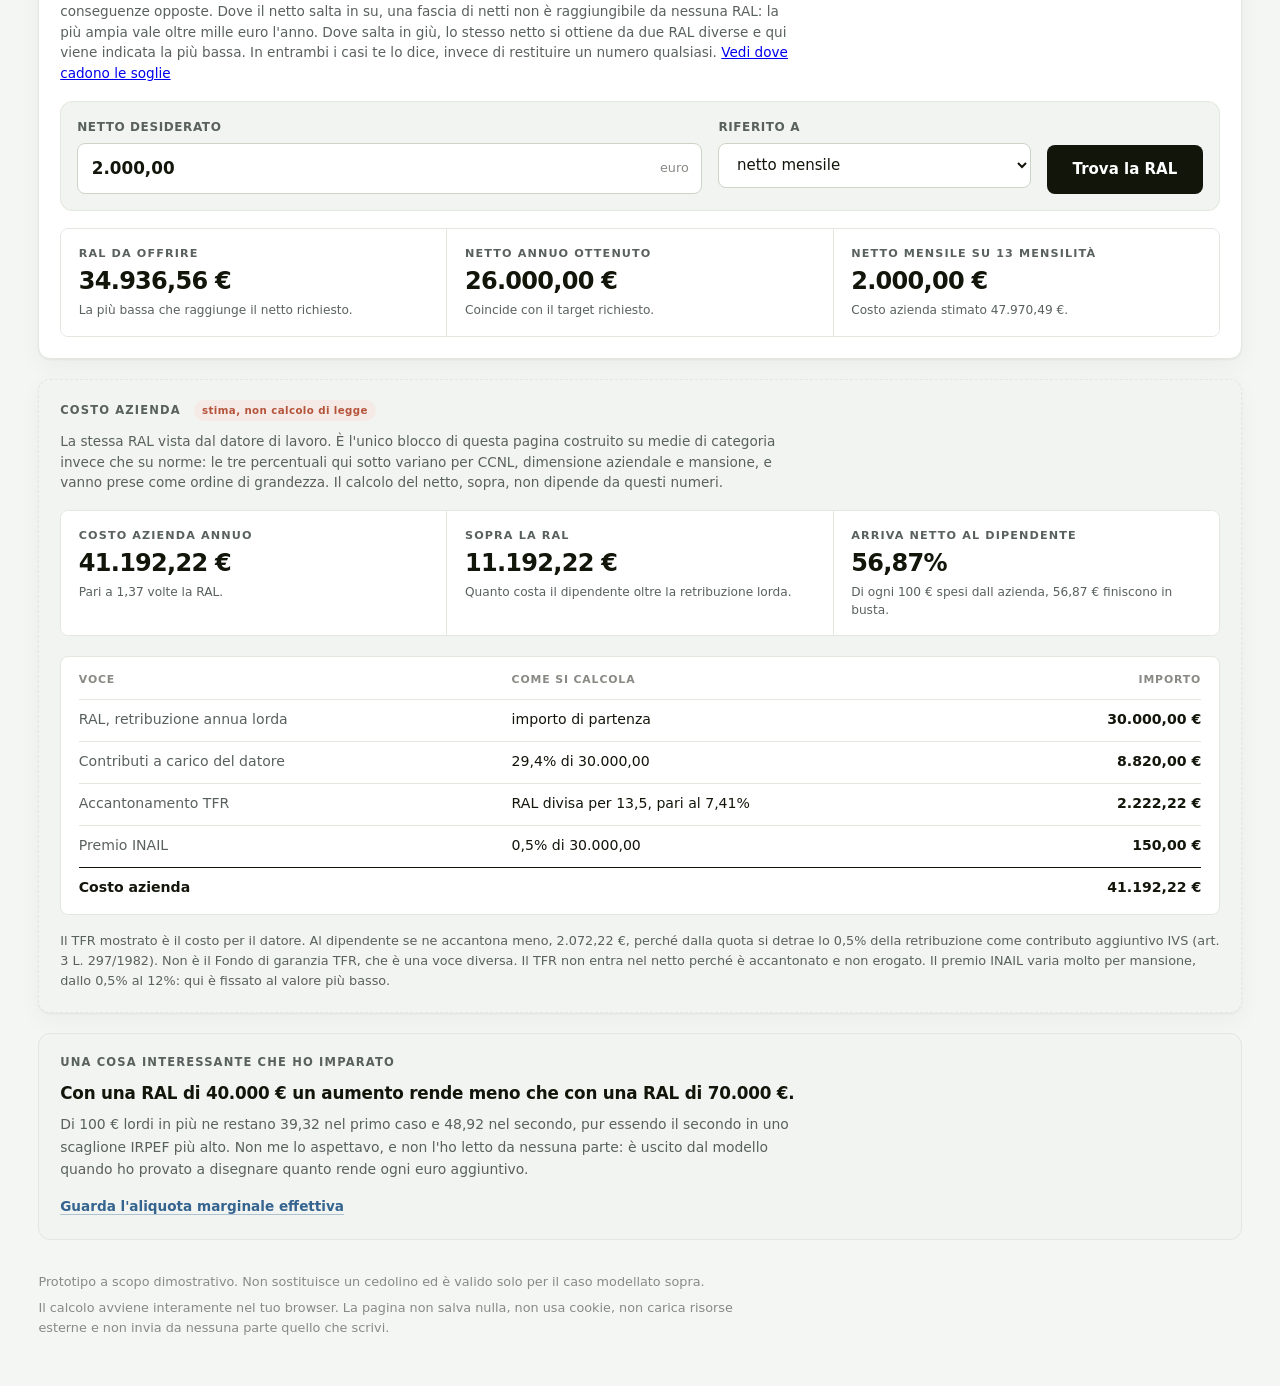
==== commit ea7df0e3: "add prospetto dei periodi di paga e il conguaglio" ====
--- a/index.html
+++ b/index.html
@@ -165,6 +165,28 @@
     </section>
 
     <section class="block">
+      <h3>Mese per mese</h3>
+      <p class="hint hint-block" id="payroll-note"></p>
+      <div class="table-scroll">
+        <table class="ledger" id="payroll-table">
+          <thead>
+            <tr>
+              <th scope="col">Periodo di paga</th>
+              <th scope="col" class="num">Lordo</th>
+              <th scope="col" class="num">Contributi</th>
+              <th scope="col" class="num">IRPEF</th>
+              <th scope="col" class="num">Addizionali</th>
+              <th scope="col" class="num">Cuneo e integrativo</th>
+              <th scope="col" class="num">Netto</th>
+            </tr>
+          </thead>
+          <tbody></tbody>
+          <tfoot></tfoot>
+        </table>
+      </div>
+    </section>
+
+    <section class="block">
       <h3>Voce per voce</h3>
       <table class="ledger" id="ledger-table">
         <thead>
@@ -313,6 +335,7 @@
 <script src="src/engine/calculation.js"></script>
 <script src="src/engine/breakpoints.js"></script>
 <script src="src/engine/inverse.js"></script>
+<script src="src/engine/monthly.js"></script>
 <script src="src/engine.js"></script>
 <script src="src/ui-common.js"></script>
 <script src="src/ui-calculator.js"></script>
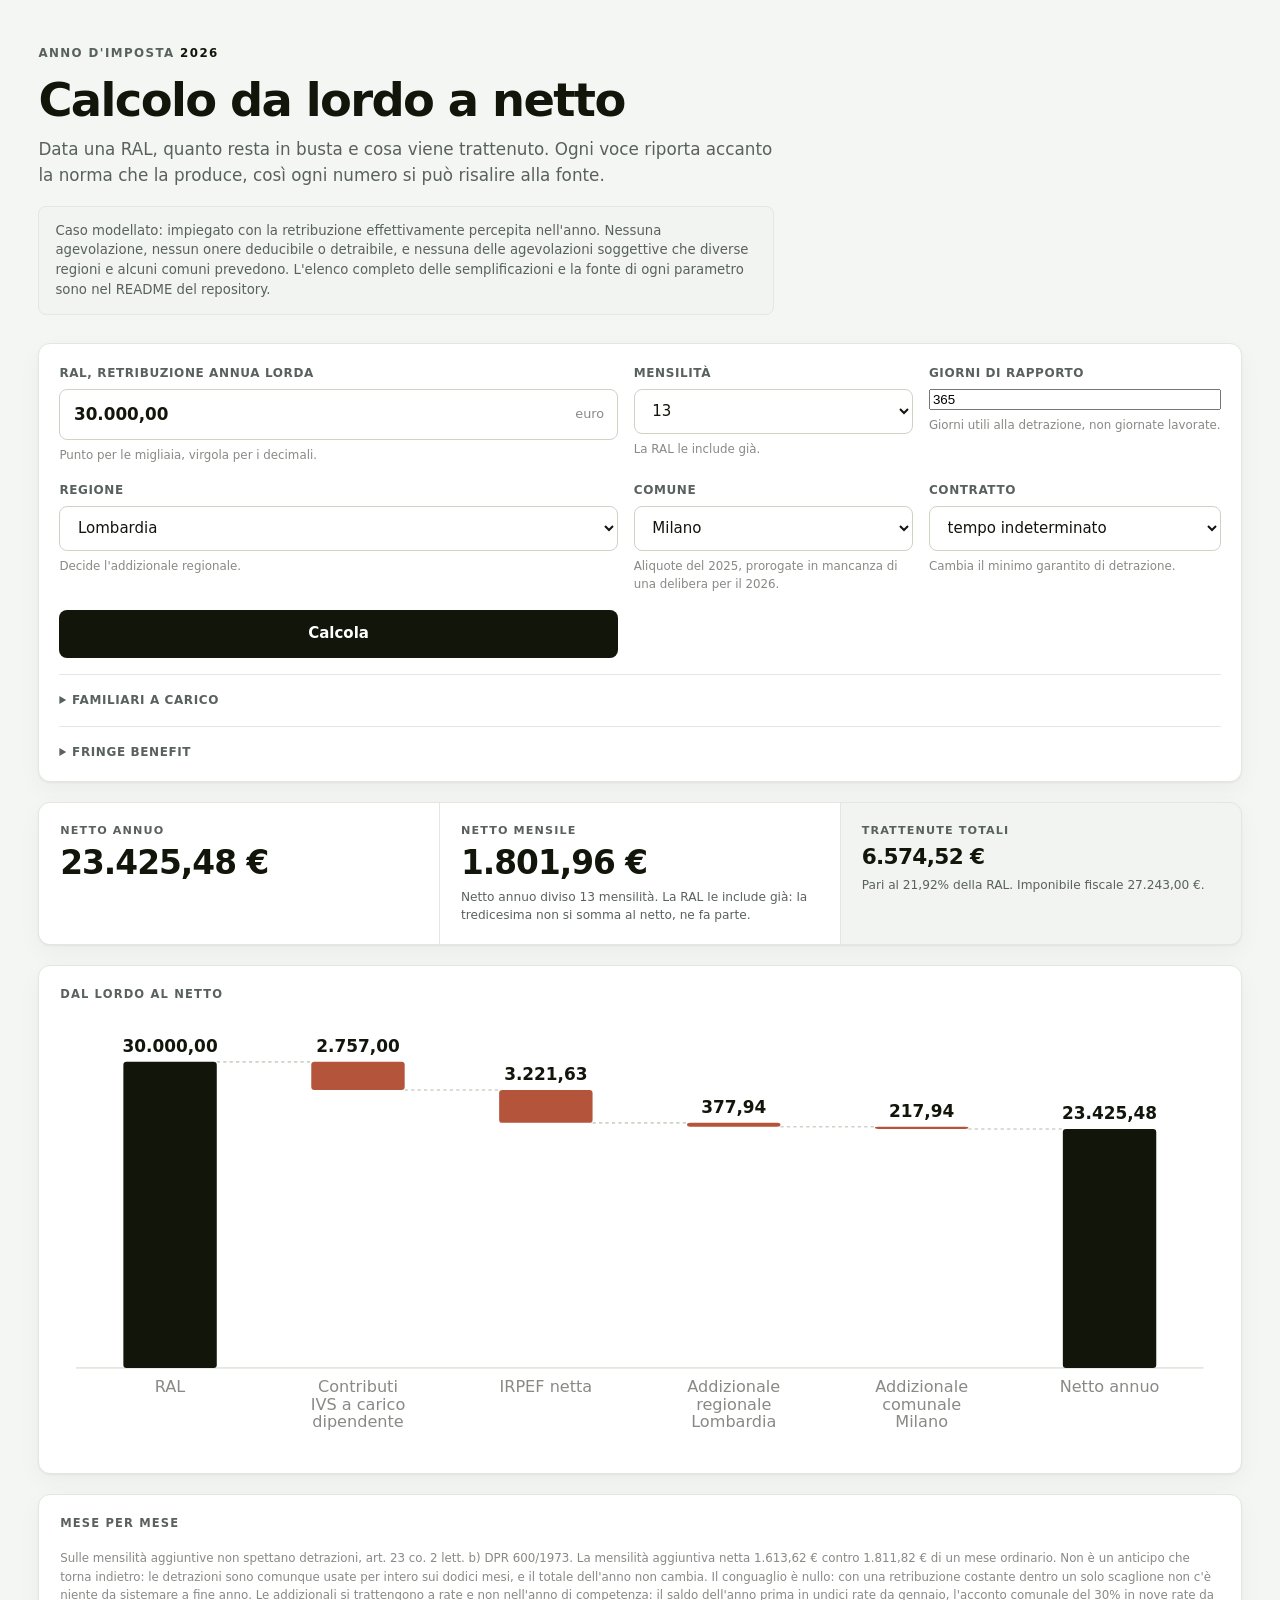
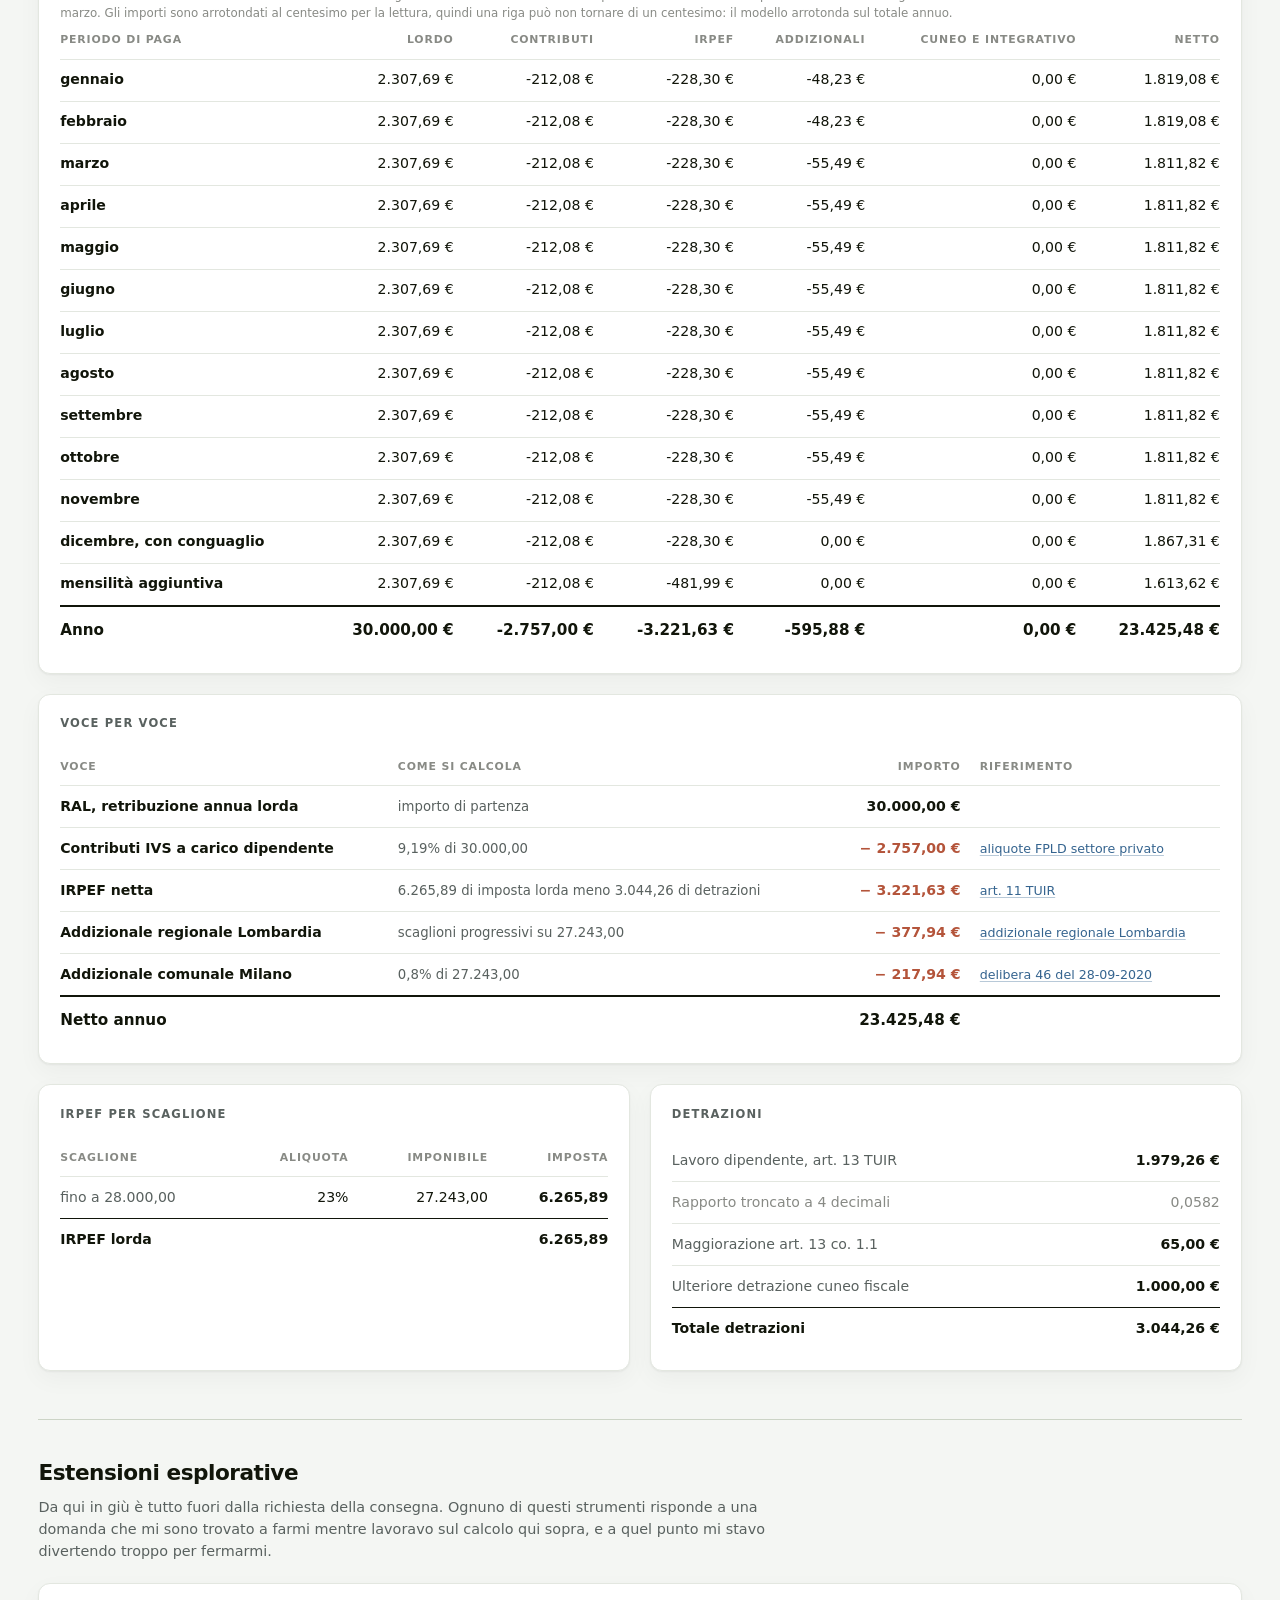
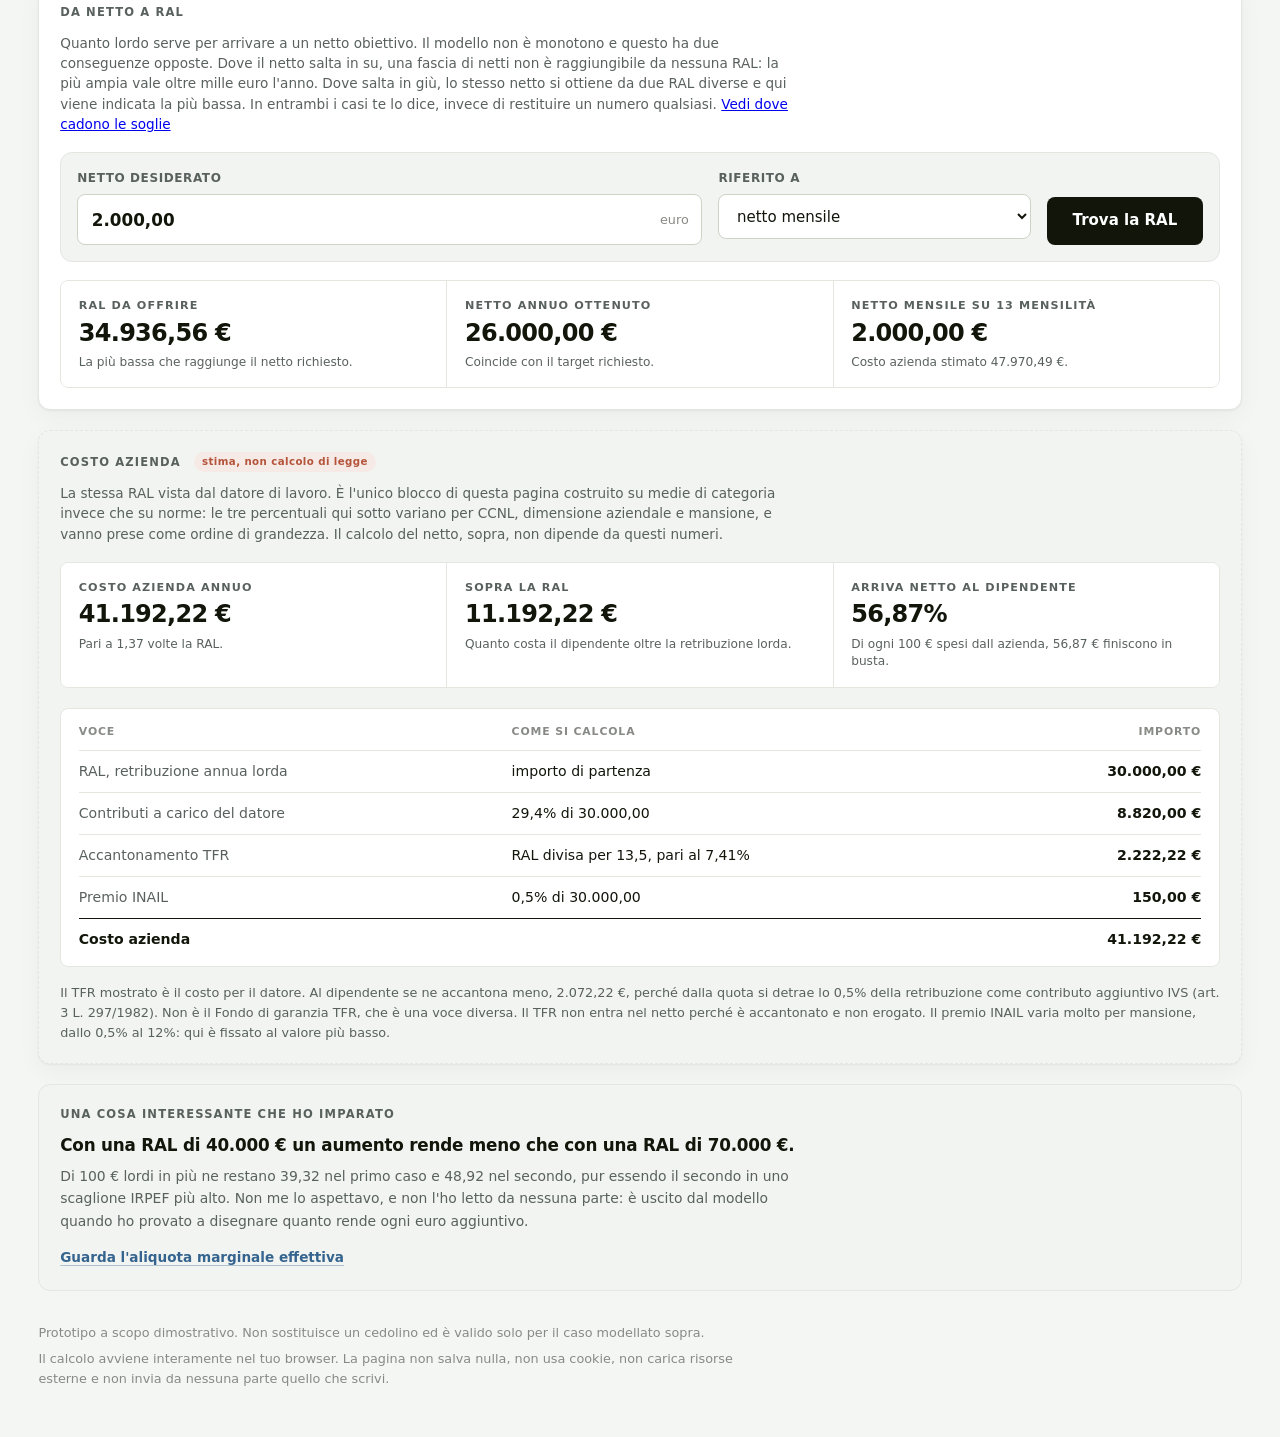
==== commit 240e3a5c: "add fringe benefit e la loro soglia a scogliera" ====
--- a/index.html
+++ b/index.html
@@ -93,6 +93,16 @@
         </div>
 
         <div class="field">
+          <label for="input-children-young">Figli a carico sotto i 21 anni</label>
+          <input id="input-children-young" type="number" min="0" max="10" step="1" value="0"
+                 aria-describedby="hint-children-young">
+          <p class="hint" id="hint-children-young">
+            Non danno detrazione, c'è l'assegno unico. Alzano però la soglia dei
+            fringe benefit.
+          </p>
+        </div>
+
+        <div class="field">
           <label for="input-children">Figli a carico</label>
           <input id="input-children" type="number" min="0" max="10" step="1" value="0"
                  aria-describedby="hint-children">
@@ -133,6 +143,27 @@
       </div>
 
       <p class="hint hint-block" id="hint-family-limit"></p>
+    </details>
+
+    <details class="field-group">
+      <summary>Fringe benefit</summary>
+
+      <div class="field-grid">
+        <div class="field">
+          <label for="input-fringe">Valore annuo</label>
+          <div class="input-wrap">
+            <input id="input-fringe" type="text" inputmode="decimal" autocomplete="off"
+                   value="0,00" aria-describedby="hint-fringe">
+            <span class="unit" aria-hidden="true">euro</span>
+          </div>
+          <p class="hint" id="hint-fringe">
+            Beni e servizi, buoni, rimborsi di utenze, affitto o interessi sul mutuo
+            dell'abitazione principale.
+          </p>
+        </div>
+      </div>
+
+      <p class="hint hint-block" id="fringe-note"></p>
     </details>
   </form>
 
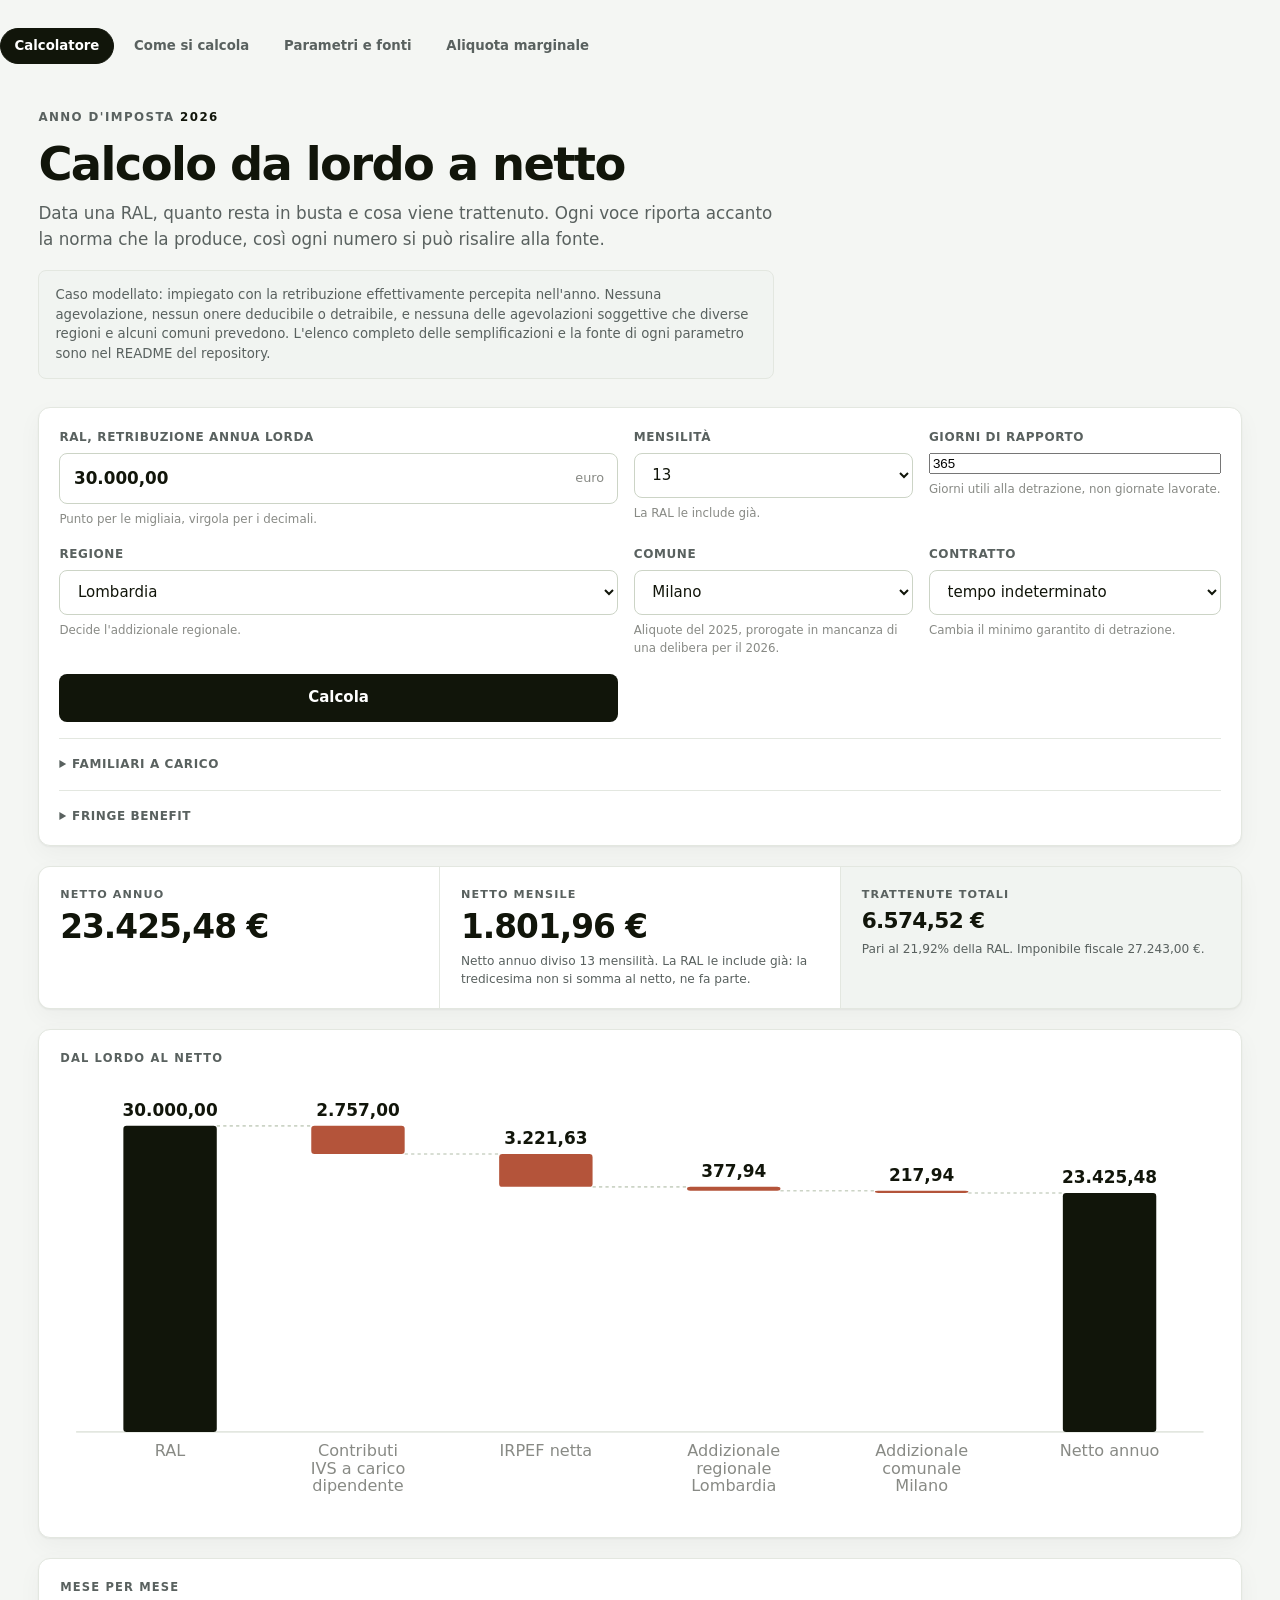
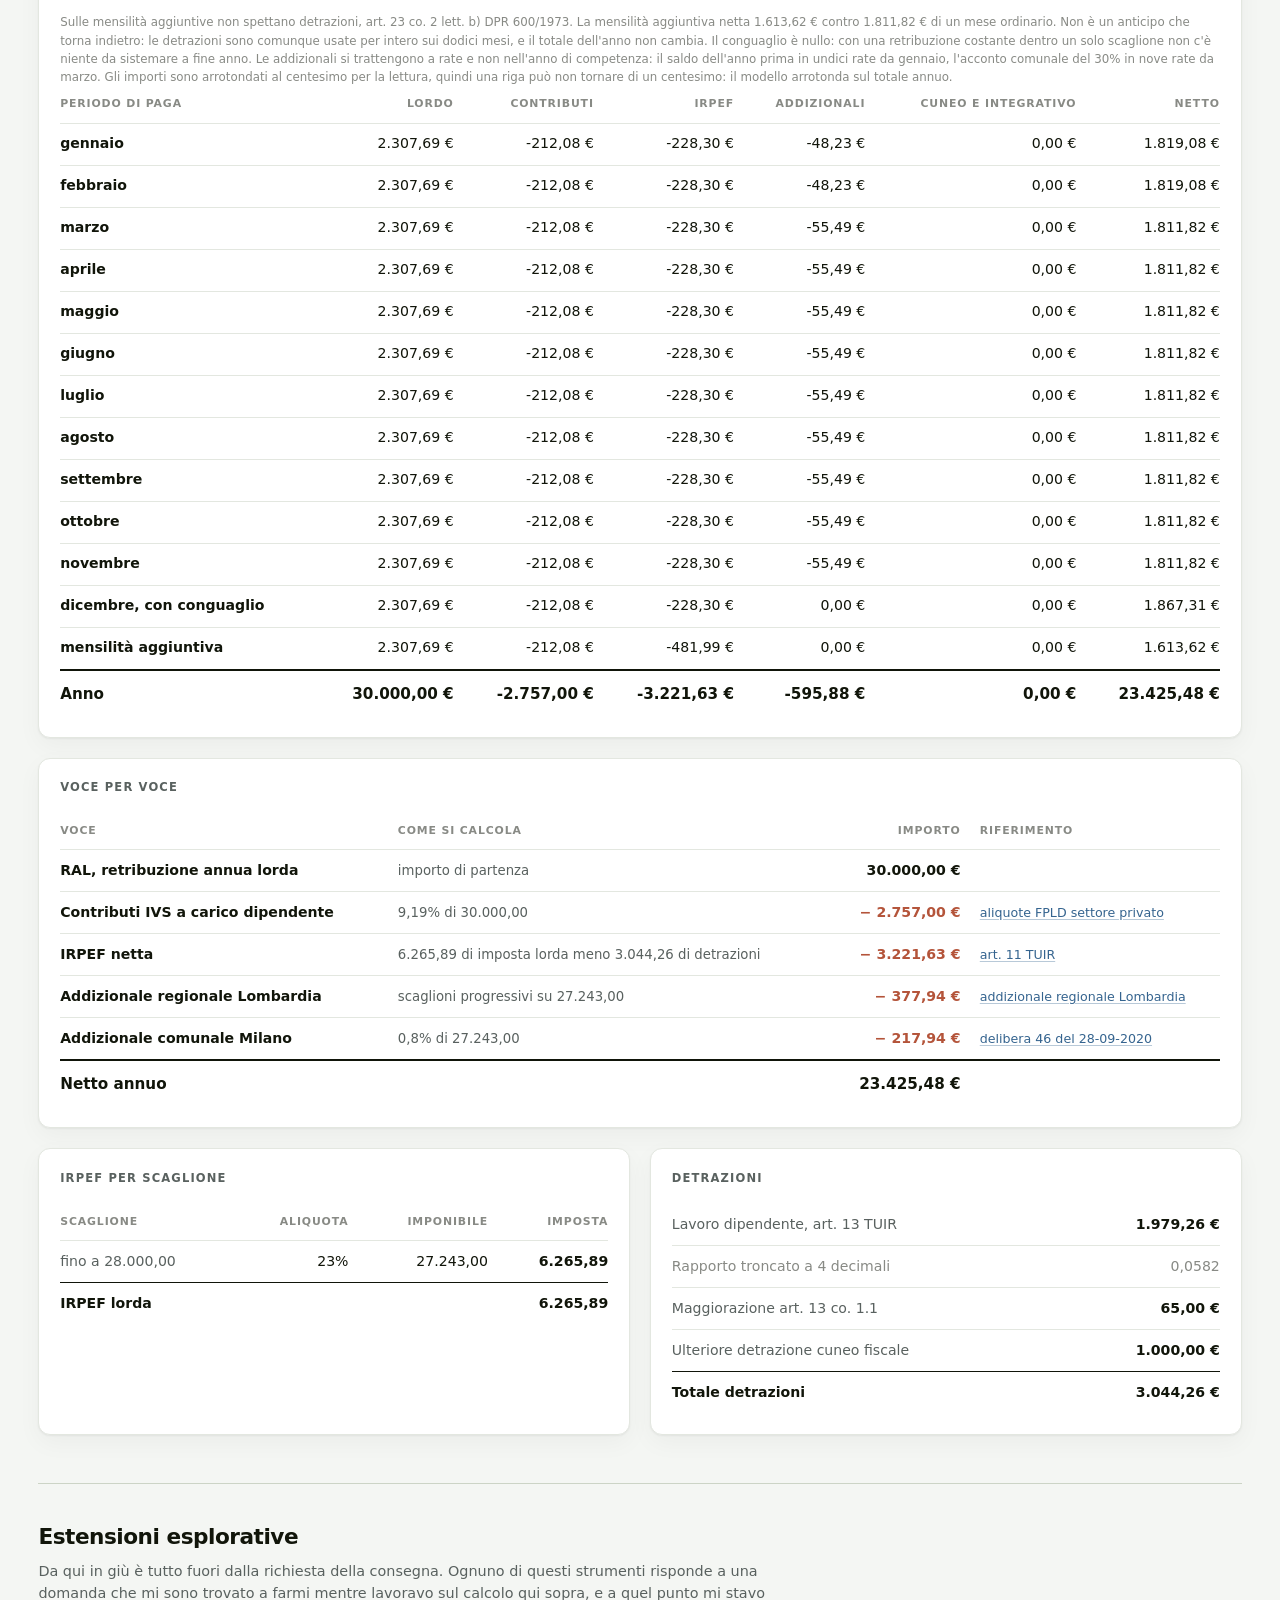
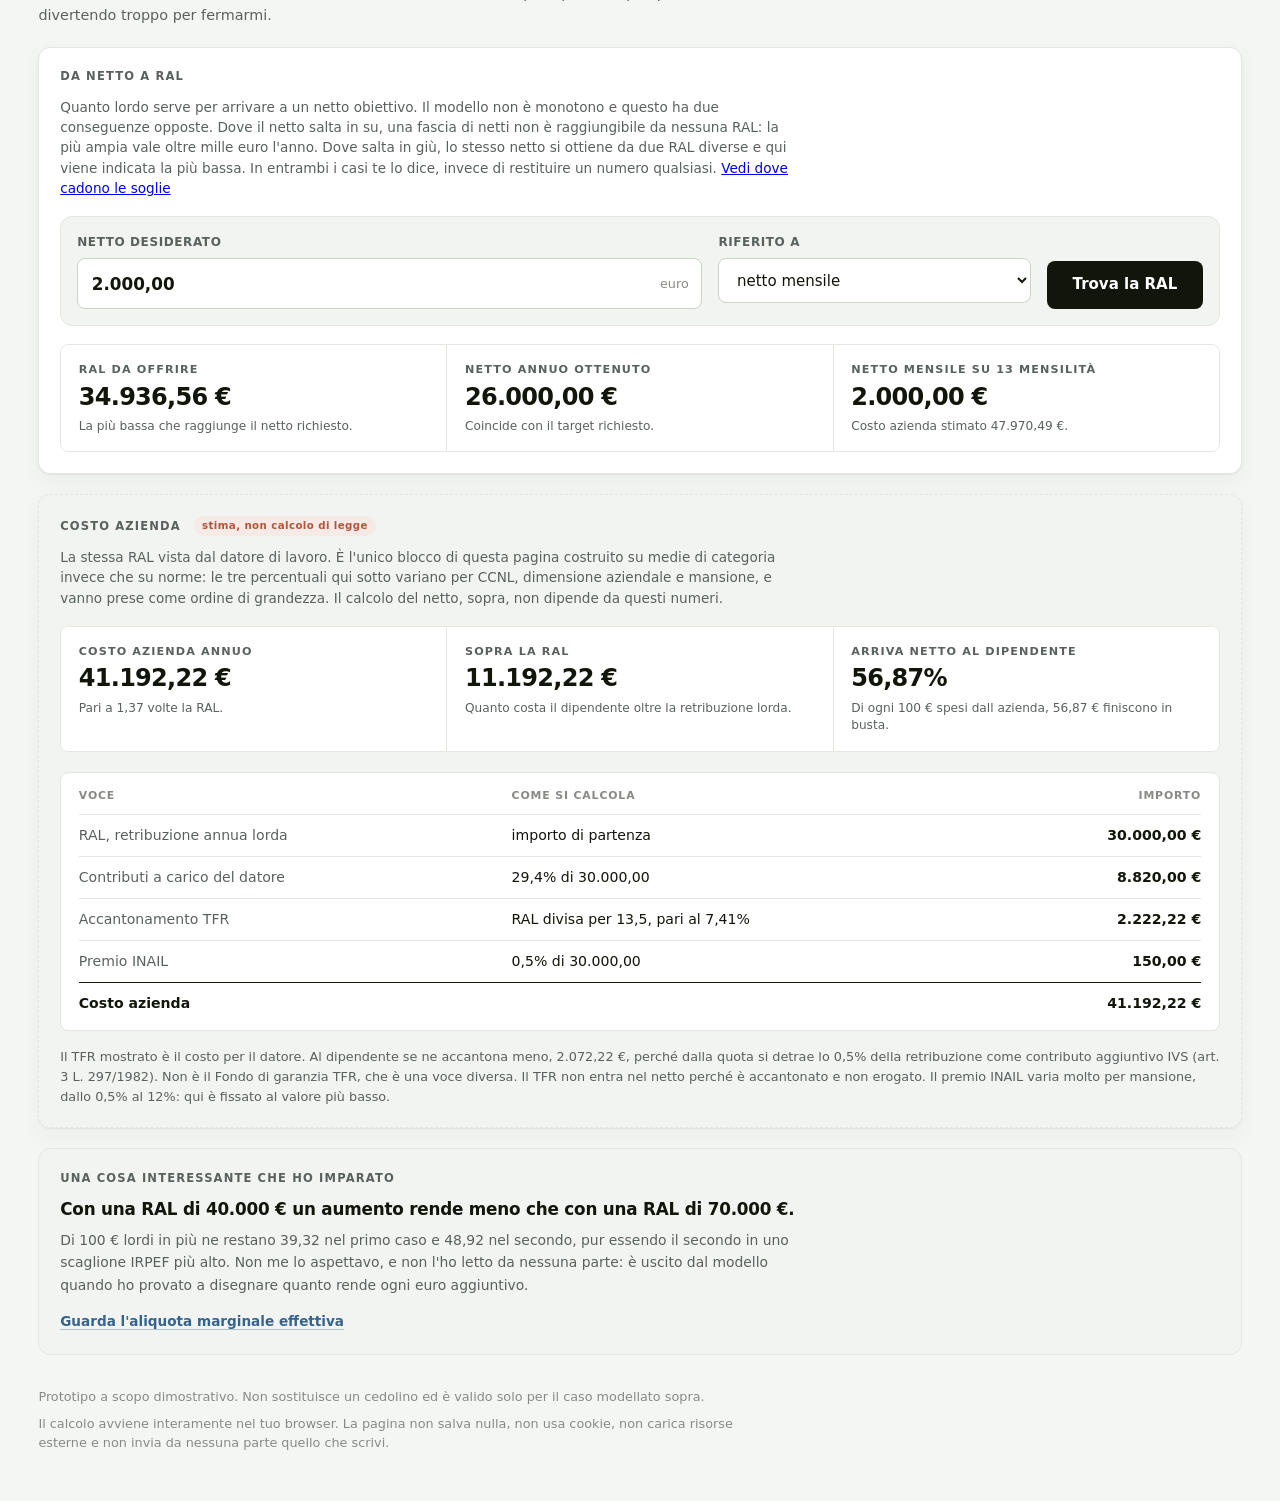
==== commit deb58e07: "refactor frontend quattro pagine, con i parametri generati dai dati" ====
--- a/index.html
+++ b/index.html
@@ -7,6 +7,15 @@
 <link rel="stylesheet" href="src/styles.css">
 </head>
 <body>
+
+  <nav aria-label="Sezioni del sito">
+    <ul class="site-nav">
+      <li><a href="index.html" aria-current="page">Calcolatore</a></li>
+      <li><a href="metodo.html">Come si calcola</a></li>
+      <li><a href="parametri.html">Parametri e fonti</a></li>
+      <li><a href="curva.html">Aliquota marginale</a></li>
+    </ul>
+  </nav>
 
 <header class="page-header">
   <p class="eyebrow">Anno d'imposta <strong>2026</strong></p>
--- a/src/styles.css
+++ b/src/styles.css
@@ -35,6 +35,24 @@
   --shadow: 0 1px 2px rgba(17, 21, 10, 0.05), 0 8px 24px rgba(17, 21, 10, 0.04);
   --radius: 12px;
   --radius-sm: 8px;
+
+  /* Scala tipografica e spaziature. Sono arrivate tardi, quando le pagine sono
+     diventate quattro e ognuna aveva i suoi valori a occhio: i componenti piu
+     vecchi portano ancora numeri letterali, i nuovi usano solo questi. */
+  --text-xs: 0.74rem;
+  --text-sm: 0.83rem;
+  --text-base: 0.95rem;
+  --text-md: 1.05rem;
+  --text-lg: 1.25rem;
+  --text-xl: 1.6rem;
+  --text-2xl: clamp(1.9rem, 5vw, 2.9rem);
+
+  --space-1: 0.35rem;
+  --space-2: 0.7rem;
+  --space-3: 1.1rem;
+  --space-4: 1.75rem;
+  --space-5: 2.75rem;
+  --space-6: 4rem;
 
   /* Wide on purpose: this is a dense data tool, not an article. Only the prose
      blocks keep a narrow measure, so lines stay readable while tables and the
@@ -69,23 +87,42 @@
 
 .page-header { padding-top: 2.75rem; padding-bottom: 1.75rem; }
 
-/* Only on the second page: there are two pages, so one way back is enough. */
-.back-link {
-  display: inline-flex;
-  align-items: center;
-  gap: 0.35rem;
-  margin-bottom: 1.4rem;
-  padding: 0.42rem 0.9rem 0.42rem 0.7rem;
-  background: var(--surface);
-  border: 1px solid var(--line);
+/* La navigazione del sito. Quando le pagine erano due bastava un link di
+   ritorno; adesso sono quattro e servono tutte per capire un numero, quindi
+   stanno sullo stesso piano invece che una dentro l altra. */
+.site-nav {
+  display: flex;
+  flex-wrap: wrap;
+  gap: var(--space-1);
+  padding: var(--space-4) 0 0;
+  margin: 0;
+  list-style: none;
+}
+
+.site-nav a {
+  display: inline-block;
+  padding: 0.42rem 0.85rem;
   border-radius: 999px;
-  font-size: 0.83rem;
+  font-size: var(--text-sm);
   font-weight: 650;
   color: var(--text-muted);
   text-decoration: none;
-}
-.back-link:hover { color: var(--text); border-color: var(--line-strong); }
-.back-link svg { width: 14px; height: 14px; flex: none; }
+  border: 1px solid transparent;
+}
+
+.site-nav a:hover {
+  color: var(--text);
+  background: var(--surface);
+  border-color: var(--line);
+}
+
+/* La pagina corrente si marca con aria-current, cosi il segno visivo e quello
+   per chi legge con lo schermo sono la stessa cosa e non due. */
+.site-nav a[aria-current='page'] {
+  color: var(--on-accent);
+  background: var(--accent);
+  border-color: var(--accent);
+}
 
 .eyebrow {
   margin: 0 0 0.85rem;
@@ -622,6 +659,96 @@
 .wf-connector { stroke: var(--line-strong); stroke-width: 1; stroke-dasharray: 2 2; }
 .wf-axis { stroke: var(--line); stroke-width: 1; }
 
+
+/* ------------------------------------------------------------------- prose */
+
+/* Le pagine di testo hanno una misura stretta, il calcolatore no: una tabella
+   di tredici periodi vuole lo schermo, un paragrafo no. */
+.prose { max-width: var(--prose); }
+
+.prose h2 {
+  margin: var(--space-5) 0 var(--space-2);
+  font-size: var(--text-xl);
+  line-height: 1.15;
+  letter-spacing: -0.02em;
+}
+
+.prose h3 {
+  margin: var(--space-4) 0 var(--space-2);
+  font-size: var(--text-lg);
+  line-height: 1.2;
+}
+
+.prose p, .prose li { font-size: var(--text-md); line-height: 1.6; }
+.prose p { margin: 0 0 var(--space-3); }
+.prose ul, .prose ol { margin: 0 0 var(--space-3); padding-left: 1.3rem; }
+.prose li { margin-bottom: var(--space-1); }
+.prose a { color: var(--link); }
+
+.prose strong { font-weight: 700; }
+
+/* Un punto che vale la pena leggere due volte, non un riquadro decorativo. */
+.prose .callout {
+  margin: var(--space-3) 0 var(--space-4);
+  padding: var(--space-3);
+  background: var(--surface);
+  border: 1px solid var(--line);
+  border-left: 3px solid var(--accent);
+  border-radius: var(--radius-sm);
+}
+.prose .callout p:last-child { margin-bottom: 0; }
+
+/* ------------------------------------------------------------- parametri */
+
+.param-group { margin-bottom: var(--space-5); }
+
+.param-group > h2 {
+  margin: 0 0 var(--space-1);
+  font-size: var(--text-lg);
+  letter-spacing: -0.01em;
+}
+
+.param-group > p {
+  margin: 0 0 var(--space-3);
+  max-width: var(--prose);
+  font-size: var(--text-sm);
+  color: var(--text-muted);
+}
+
+.param-path {
+  font-family: ui-monospace, SFMono-Regular, Menlo, Consolas, monospace;
+  font-size: var(--text-xs);
+  color: var(--text-faint);
+}
+
+.year-switch {
+  display: flex;
+  gap: var(--space-1);
+  align-items: center;
+  margin: var(--space-3) 0 var(--space-4);
+  font-size: var(--text-sm);
+  color: var(--text-muted);
+}
+
+.year-switch button {
+  padding: 0.35rem 0.8rem;
+  border-radius: 999px;
+  border: 1px solid var(--line);
+  background: var(--surface);
+  font: inherit;
+  font-weight: 650;
+  color: var(--text-muted);
+  cursor: pointer;
+}
+
+.year-switch button:hover { border-color: var(--line-strong); color: var(--text); }
+
+.year-switch button.is-current {
+  background: var(--accent);
+  border-color: var(--accent);
+  color: var(--on-accent);
+}
+
 /* ------------------------------------------------------------------ footer */
 
 .page-footer { padding-top: 2rem; padding-bottom: 3rem; font-size: 0.8rem; color: var(--text-faint); }
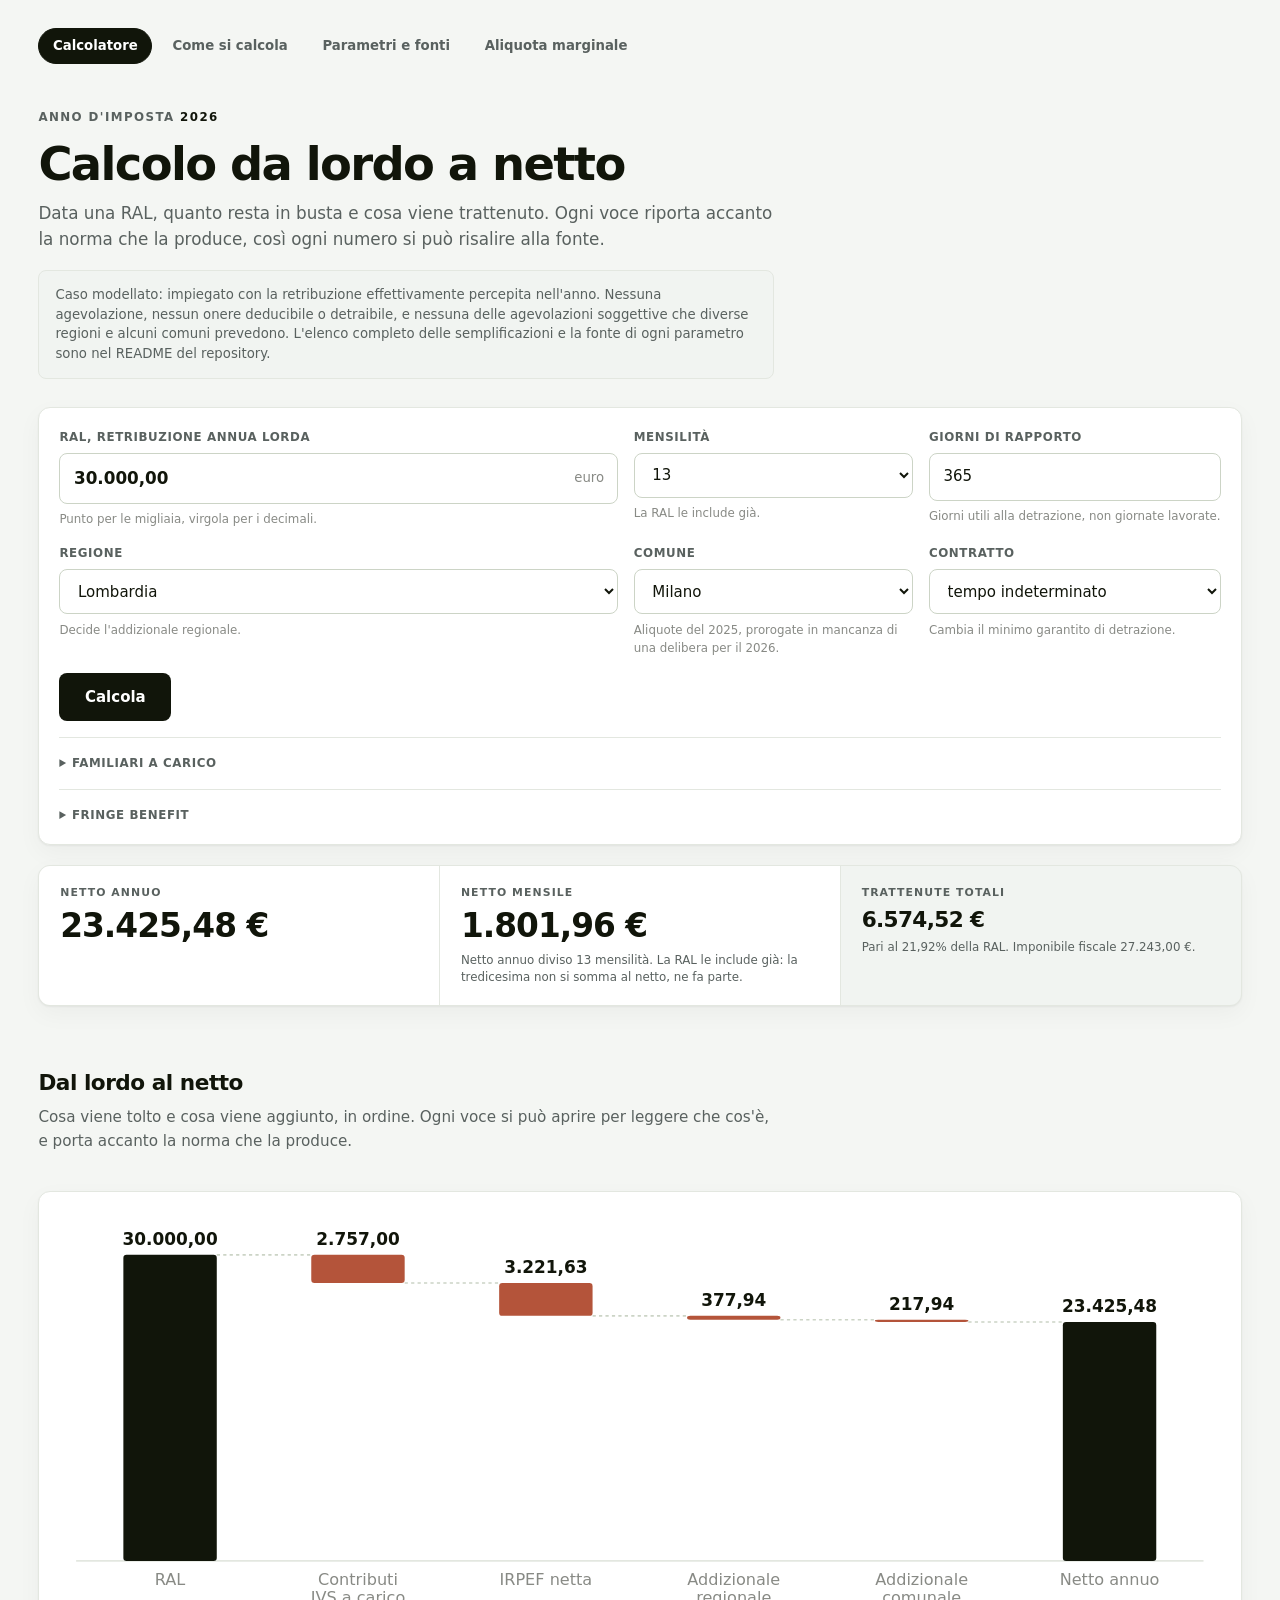
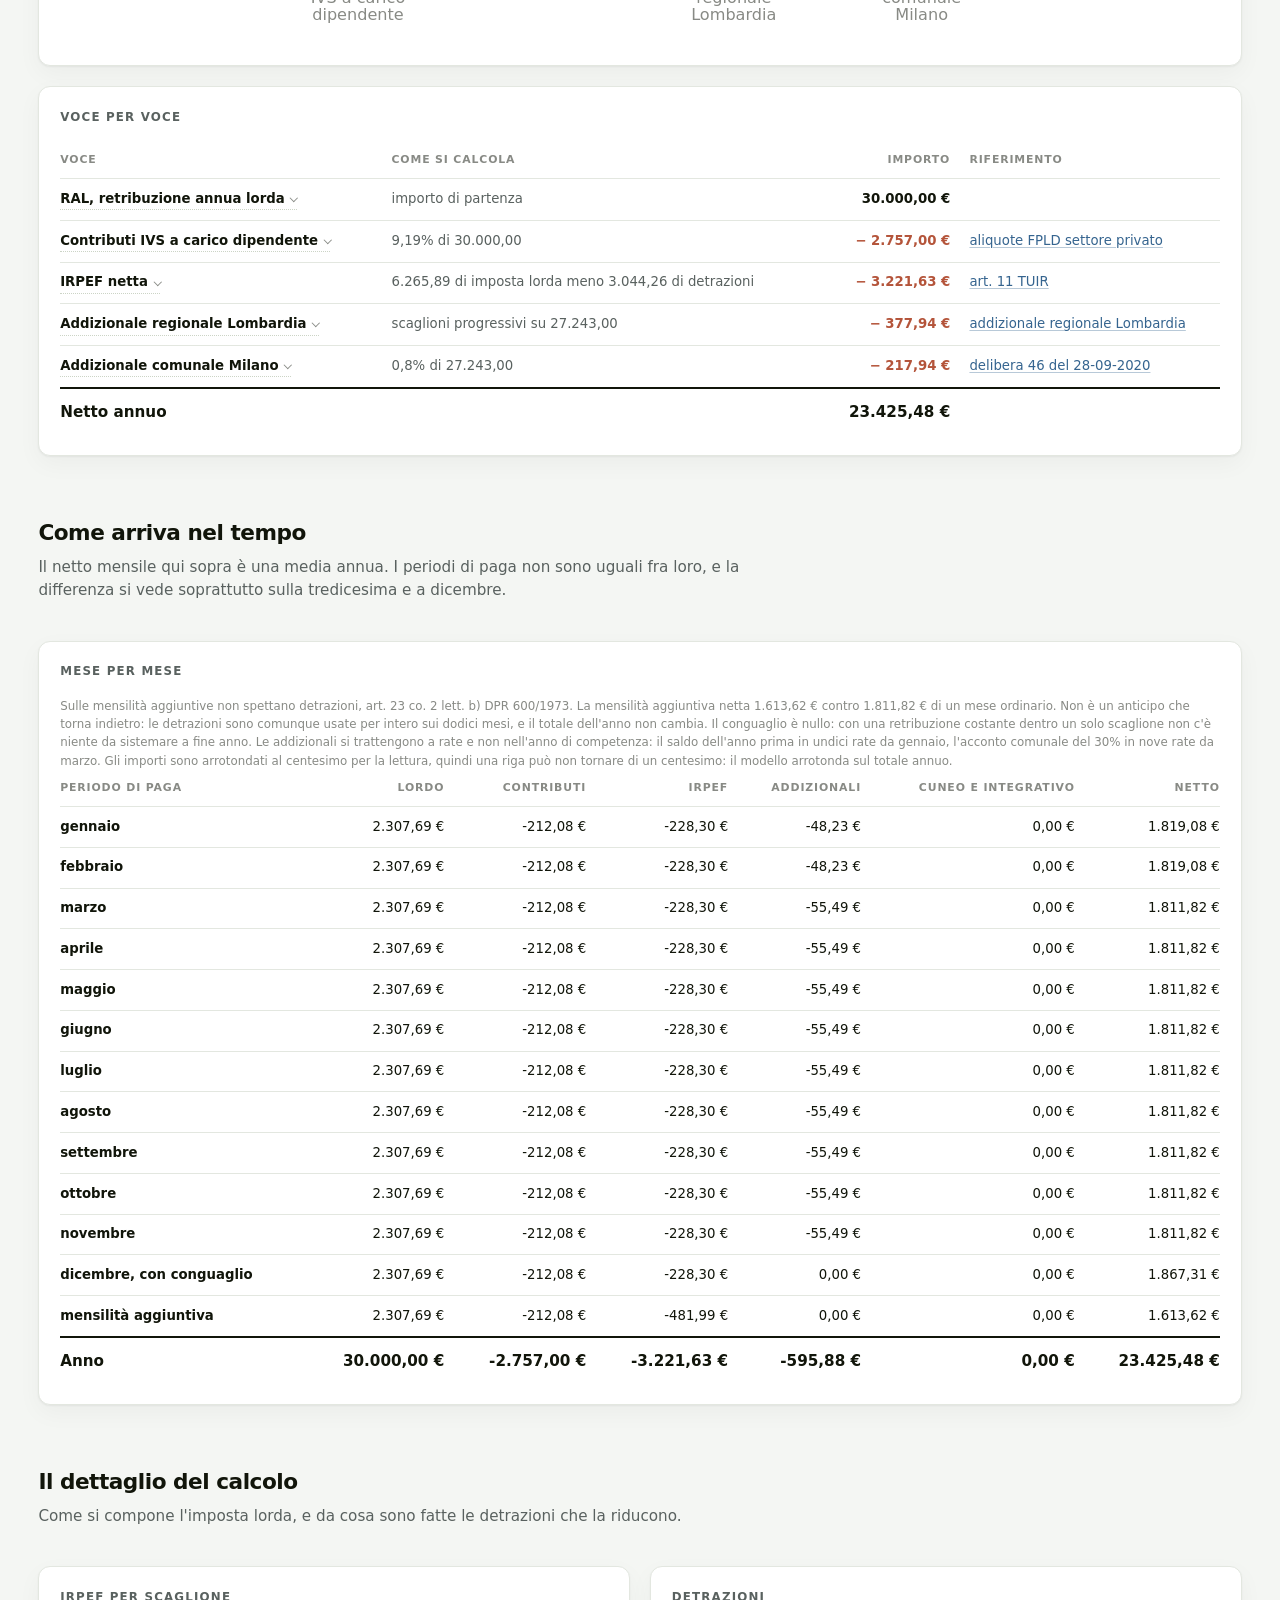
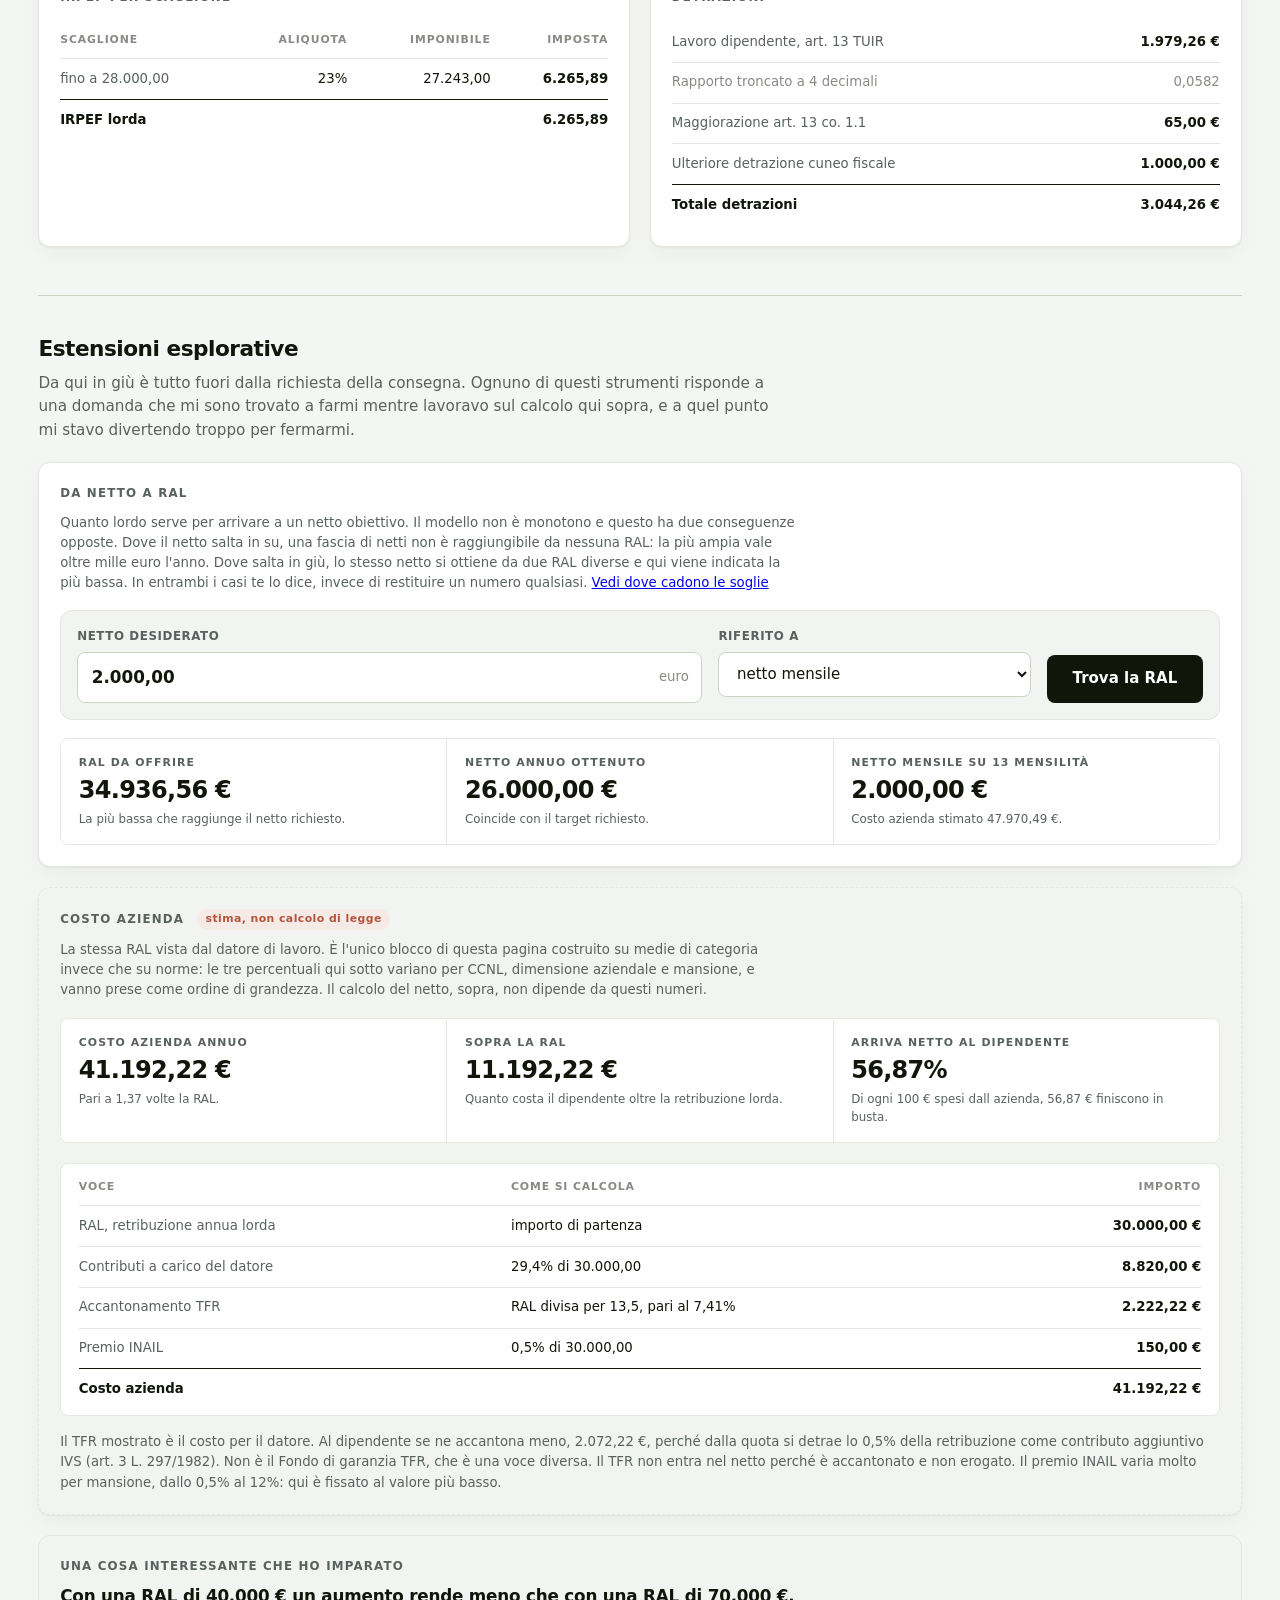
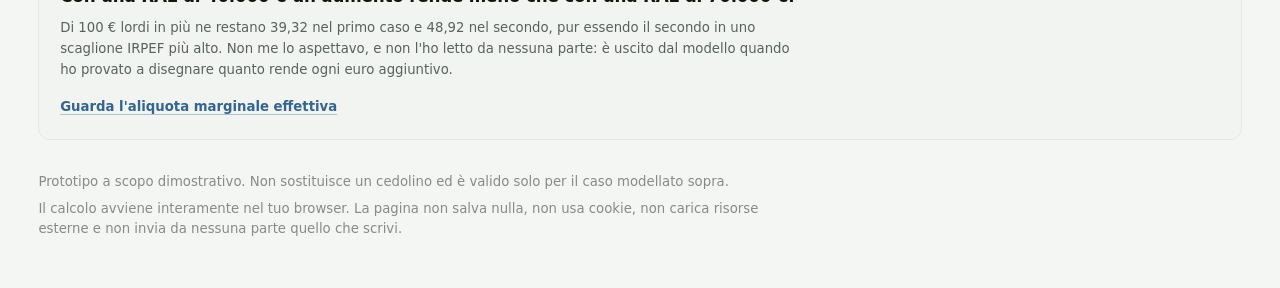
==== commit 3352d319: "addizionali seguono l IRPEF netta, le voci si spiegano, e il CSS ha una scala" ====
--- a/index.html
+++ b/index.html
@@ -102,7 +102,7 @@
         </div>
 
         <div class="field">
-          <label for="input-children-young">Figli a carico sotto i 21 anni</label>
+          <label for="input-children-young">Figli sotto i 21 anni</label>
           <input id="input-children-young" type="number" min="0" max="10" step="1" value="0"
                  aria-describedby="hint-children-young">
           <p class="hint" id="hint-children-young">
@@ -197,12 +197,44 @@
       </div>
     </div>
 
+    <div class="section-lead">
+      <h2 class="section-title">Dal lordo al netto</h2>
+      <p>
+        Cosa viene tolto e cosa viene aggiunto, in ordine. Ogni voce si può
+        aprire per leggere che cos'è, e porta accanto la norma che la produce.
+      </p>
+    </div>
+
     <section class="block">
-      <h3>Dal lordo al netto</h3>
       <div class="chart-scroll">
         <div id="waterfall"></div>
       </div>
     </section>
+
+    <section class="block">
+      <h3>Voce per voce</h3>
+      <table class="ledger" id="ledger-table">
+        <thead>
+          <tr>
+            <th scope="col">Voce</th>
+            <th scope="col">Come si calcola</th>
+            <th scope="col" class="num">Importo</th>
+            <th scope="col">Riferimento</th>
+          </tr>
+        </thead>
+        <tbody></tbody>
+        <tfoot></tfoot>
+      </table>
+    </section>
+
+    <div class="section-lead">
+      <h2 class="section-title">Come arriva nel tempo</h2>
+      <p>
+        Il netto mensile qui sopra è una media annua. I periodi di paga non sono
+        uguali fra loro, e la differenza si vede soprattutto sulla tredicesima e
+        a dicembre.
+      </p>
+    </div>
 
     <section class="block">
       <h3>Mese per mese</h3>
@@ -226,21 +258,14 @@
       </div>
     </section>
 
-    <section class="block">
-      <h3>Voce per voce</h3>
-      <table class="ledger" id="ledger-table">
-        <thead>
-          <tr>
-            <th scope="col">Voce</th>
-            <th scope="col">Come si calcola</th>
-            <th scope="col" class="num">Importo</th>
-            <th scope="col">Riferimento</th>
-          </tr>
-        </thead>
-        <tbody></tbody>
-        <tfoot></tfoot>
-      </table>
-    </section>
+
+    <div class="section-lead">
+      <h2 class="section-title">Il dettaglio del calcolo</h2>
+      <p>
+        Come si compone l'imposta lorda, e da cosa sono fatte le detrazioni che
+        la riducono.
+      </p>
+    </div>
 
     <div class="detail-grid">
       <section class="block">
@@ -377,6 +402,7 @@
 <script src="src/engine/inverse.js"></script>
 <script src="src/engine/monthly.js"></script>
 <script src="src/engine.js"></script>
+<script src="src/explanations.js"></script>
 <script src="src/ui-common.js"></script>
 <script src="src/ui-calculator.js"></script>
 
--- a/src/styles.css
+++ b/src/styles.css
@@ -36,15 +36,23 @@
   --radius: 12px;
   --radius-sm: 8px;
 
-  /* Scala tipografica e spaziature. Sono arrivate tardi, quando le pagine sono
-     diventate quattro e ognuna aveva i suoi valori a occhio: i componenti piu
-     vecchi portano ancora numeri letterali, i nuovi usano solo questi. */
+  /* Scala tipografica e spaziature.
+     Sono arrivate tardi, quando le pagine sono diventate quattro e ognuna
+     aveva i suoi valori a occhio: venti dimensioni di testo diverse fra 0,64 e
+     1,5rem, quattordici delle quali schiacciate in mezzo rem. Non era una
+     scala, era deriva. Adesso sono otto, e ogni accorpamento sposta di meno
+     del sei per cento: la pagina e la stessa, il disordine no.
+
+     Le spaziature invece sono ancora letterali quasi ovunque. Accorparle
+     sposterebbe davvero le cose, e non e questo il momento. */
+  --text-2xs: 0.68rem;
   --text-xs: 0.74rem;
   --text-sm: 0.83rem;
   --text-base: 0.95rem;
   --text-md: 1.05rem;
-  --text-lg: 1.25rem;
+  --text-lg: 1.35rem;
   --text-xl: 1.6rem;
+  --text-figure: 1.5rem;
   --text-2xl: clamp(1.9rem, 5vw, 2.9rem);
 
   --space-1: 0.35rem;
@@ -77,13 +85,16 @@
 
 .num, table { font-variant-numeric: tabular-nums; }
 
-.page-header, main, .page-footer {
+body > nav, .page-header, main, .page-footer {
   max-width: var(--measure);
   margin: 0 auto;
   padding: 0 var(--gutter);
 }
 
 /* ------------------------------------------------------------------ header */
+
+/* La nav e un fratello di header e main, non un loro figlio: senza questa riga
+   restava incollata al bordo della finestra mentre tutto il resto rientrava. */
 
 .page-header { padding-top: 2.75rem; padding-bottom: 1.75rem; }
 
@@ -126,7 +137,7 @@
 
 .eyebrow {
   margin: 0 0 0.85rem;
-  font-size: 0.74rem;
+  font-size: var(--text-xs);
   letter-spacing: 0.12em;
   text-transform: uppercase;
   color: var(--text-muted);
@@ -145,7 +156,7 @@
 .lede {
   margin: 0 0 1.1rem;
   max-width: var(--prose);
-  font-size: 1.05rem;
+  font-size: var(--text-md);
   color: var(--text-muted);
 }
 
@@ -153,7 +164,7 @@
   margin: 0;
   max-width: var(--prose);
   padding: 0.85rem 1rem;
-  font-size: 0.83rem;
+  font-size: var(--text-sm);
   line-height: 1.5;
   color: var(--text-muted);
   background: var(--surface-sunken);
@@ -177,7 +188,9 @@
 }
 
 .field { display: flex; flex-direction: column; gap: 0.4rem; min-width: 0; }
-.field-action { align-self: end; }
+/* Il campo e una colonna flex, e un bottone dentro una colonna flex si stira
+   per tutta la larghezza: erano seicento pixel di "Calcola". */
+.field-action { align-self: end; align-items: start; }
 
 /* Collapsed by default: most people have no dependants and should not have to
    scroll past five fields that do not apply to them. */
@@ -190,7 +203,7 @@
 
 .field-group > summary {
   cursor: pointer;
-  font-size: 0.75rem;
+  font-size: var(--text-xs);
   letter-spacing: 0.05em;
   text-transform: uppercase;
   color: var(--text-muted);
@@ -205,14 +218,23 @@
 
 .field-group[open] > summary { margin-bottom: 1rem; }
 
+/* auto-fill e non auto-fit: con un campo solo, come nei fringe benefit, auto-fit
+   collassa le tracce vuote e quell unico input si prende milleduecento pixel. */
 .field-grid {
   display: grid;
-  grid-template-columns: repeat(auto-fit, minmax(min(100%, 12rem), 1fr));
+  grid-template-columns: repeat(auto-fill, minmax(min(100%, 12rem), 1fr));
   gap: 1rem;
   align-items: start;
 }
 
-.field-check { justify-content: start; padding-top: 1.35rem; }
+/* Le etichette vanno a capo in modo diverso da un campo all altro, e senza un
+   minimo comune gli input finivano sfalsati di venti pixel dentro la stessa
+   riga. Due righe di etichetta sono il caso peggiore che serve reggere. */
+.field-grid > .field > label { min-height: 2.4em; }
+
+/* Il campo con la spunta non ha etichetta sopra: si allinea agli altri
+   lasciando lo spazio che l etichetta occuperebbe, due righe piu il gap. */
+.field-check { justify-content: start; padding-top: calc(2.4em * 0.74 + 0.4rem); }
 
 .check {
   flex-direction: row;
@@ -220,7 +242,7 @@
   gap: 0.55rem;
   text-transform: none;
   letter-spacing: 0;
-  font-size: 0.9rem;
+  font-size: var(--text-base);
   font-weight: 500;
   color: var(--text);
   cursor: pointer;
@@ -231,7 +253,7 @@
 .hint-block { margin-top: 1rem; }
 
 label {
-  font-size: 0.75rem;
+  font-size: var(--text-xs);
   letter-spacing: 0.05em;
   text-transform: uppercase;
   color: var(--text-muted);
@@ -240,7 +262,9 @@
 
 .input-wrap { position: relative; display: flex; align-items: center; }
 
-input[type="text"], select {
+/* Il tipo number era rimasto fuori e restava un campo di sistema alto la meta
+   degli altri, in mezzo a una riga di select. */
+input[type="text"], input[type="number"], select {
   width: 100%;
   padding: 0.72rem 0.85rem;
   background: var(--surface);
@@ -250,7 +274,7 @@
   font: inherit;
   font-variant-numeric: tabular-nums;
 }
-.input-wrap input { padding-right: 3.4rem; font-size: 1.05rem; font-weight: 600; }
+.input-wrap input { padding-right: 3.4rem; font-size: var(--text-md); font-weight: 600; }
 
 input:focus-visible, select:focus-visible,
 button:focus-visible, a:focus-visible {
@@ -261,12 +285,12 @@
 .unit {
   position: absolute;
   right: 0.85rem;
-  font-size: 0.8rem;
+  font-size: var(--text-sm);
   color: var(--text-faint);
   pointer-events: none;
 }
 
-.hint { margin: 0; font-size: 0.74rem; color: var(--text-faint); }
+.hint { margin: 0; font-size: var(--text-xs); color: var(--text-faint); }
 
 button[type="submit"] {
   padding: 0.78rem 1.6rem;
@@ -288,7 +312,7 @@
   border: 1px solid color-mix(in srgb, var(--negative) 40%, var(--surface));
   border-radius: var(--radius-sm);
   color: var(--negative);
-  font-size: 0.9rem;
+  font-size: var(--text-base);
   font-weight: 500;
 }
 
@@ -321,7 +345,7 @@
 
 .summary-label {
   margin: 0 0 0.35rem;
-  font-size: 0.7rem;
+  font-size: var(--text-2xs);
   letter-spacing: 0.1em;
   text-transform: uppercase;
   color: var(--text-muted);
@@ -335,11 +359,11 @@
   letter-spacing: -0.03em;
   line-height: 1.12;
 }
-.summary-secondary .summary-value { font-size: 1.35rem; }
+.summary-secondary .summary-value { font-size: var(--text-lg); }
 
 .summary-note {
   margin: 0.45rem 0 0;
-  font-size: 0.76rem;
+  font-size: var(--text-xs);
   line-height: 1.45;
   color: var(--text-muted);
 }
@@ -354,7 +378,7 @@
 
 .block h3 {
   margin: 0 0 1rem;
-  font-size: 0.72rem;
+  font-size: var(--text-xs);
   letter-spacing: 0.1em;
   text-transform: uppercase;
   color: var(--text-muted);
@@ -368,11 +392,11 @@
 
 .section-title {
   margin: 0 0 0.4rem;
-  font-size: 1.35rem;
+  font-size: var(--text-lg);
   font-weight: 700;
   letter-spacing: -0.022em;
 }
-.section-lead p { margin: 0; font-size: 0.9rem; line-height: 1.55; color: var(--text-muted); }
+.section-lead p { margin: 0; font-size: var(--text-base); line-height: 1.55; color: var(--text-muted); }
 
 .section-lead-extra {
   border-top: 1px solid var(--line-strong);
@@ -396,7 +420,7 @@
 
 .learned-label {
   margin: 0 0 0.6rem;
-  font-size: 0.72rem;
+  font-size: var(--text-xs);
   letter-spacing: 0.1em;
   text-transform: uppercase;
   font-weight: 650;
@@ -405,7 +429,7 @@
 .learned-headline {
   margin: 0 0 0.5rem;
   max-width: var(--prose);
-  font-size: 1.05rem;
+  font-size: var(--text-md);
   font-weight: 650;
   line-height: 1.4;
   letter-spacing: -0.012em;
@@ -413,13 +437,13 @@
 .learned-body {
   margin: 0 0 0.9rem;
   max-width: var(--prose);
-  font-size: 0.87rem;
+  font-size: var(--text-sm);
   line-height: 1.6;
   color: var(--text-muted);
 }
 .learned-cta {
   display: inline-block;
-  font-size: 0.85rem;
+  font-size: var(--text-sm);
   font-weight: 650;
   color: var(--link);
   text-decoration: underline;
@@ -436,7 +460,7 @@
 
 /* ------------------------------------------------------------------ tables */
 
-table { width: 100%; border-collapse: collapse; font-size: 0.88rem; }
+table { width: 100%; border-collapse: collapse; font-size: var(--text-sm); }
 
 th, td { text-align: left; padding: 0.6rem; vertical-align: baseline; }
 th:first-child, td:first-child { padding-left: 0; }
@@ -444,7 +468,7 @@
 .num, th.num, td.num { text-align: right; }
 
 thead th {
-  font-size: 0.68rem;
+  font-size: var(--text-2xs);
   letter-spacing: 0.08em;
   text-transform: uppercase;
   color: var(--text-faint);
@@ -460,14 +484,14 @@
 td.amount { font-weight: 650; white-space: nowrap; }
 
 .ledger .voice { font-weight: 600; }
-.ledger .formula { color: var(--text-muted); font-size: 0.83rem; }
+.ledger .formula { color: var(--text-muted); font-size: var(--text-sm); }
 .ledger .amount.is-negative { color: var(--negative); }
 .ledger .amount.is-positive { color: var(--positive); }
 .ledger .amount.is-zero { color: var(--text-faint); font-weight: 400; }
 
 .ref a {
   color: var(--link);
-  font-size: 0.79rem;
+  font-size: var(--text-sm);
   text-decoration-color: color-mix(in srgb, var(--link) 35%, transparent);
   text-underline-offset: 2px;
 }
@@ -476,7 +500,7 @@
   border-top: 2px solid var(--text);
   font-weight: 700;
   padding-top: 0.75rem;
-  font-size: 0.95rem;
+  font-size: var(--text-base);
 }
 
 .detail td:first-child { color: var(--text-muted); }
@@ -492,7 +516,7 @@
 .block-note {
   margin: -0.35rem 0 1.1rem;
   max-width: var(--prose);
-  font-size: 0.85rem;
+  font-size: var(--text-sm);
   line-height: 1.5;
   color: var(--text-muted);
 }
@@ -522,7 +546,7 @@
   padding: 1rem 1.1rem;
   outline: 1px solid var(--line);
 }
-.inverse-figure .summary-value { font-size: 1.5rem; }
+.inverse-figure .summary-value { font-size: var(--text-figure); }
 
 .inverse-gap-head {
   margin: 1.1rem 0 0;
@@ -530,13 +554,13 @@
   background: color-mix(in srgb, var(--negative) 8%, var(--surface));
   border: 1px solid color-mix(in srgb, var(--negative) 30%, var(--surface));
   border-radius: var(--radius-sm);
-  font-size: 0.88rem;
+  font-size: var(--text-sm);
   color: var(--text);
 }
 
 .inverse-note {
   margin: 0.8rem 0 0;
-  font-size: 0.82rem;
+  font-size: var(--text-sm);
   color: var(--text-muted);
 }
 
@@ -558,7 +582,7 @@
   margin-right: 0.35rem;
   background: var(--surface-strong);
   border-radius: 999px;
-  font-size: 0.7rem;
+  font-size: var(--text-2xs);
   font-weight: 700;
   color: var(--text-muted);
 }
@@ -571,7 +595,7 @@
 .breakpoints .is-positive { color: var(--positive); }
 .breakpoints .is-negative { color: var(--negative); }
 .breakpoints .is-flat { color: var(--text-faint); font-weight: 400; }
-.breakpoints td.effect { color: var(--text-muted); font-weight: 400; font-size: 0.82rem; }
+.breakpoints td.effect { color: var(--text-muted); font-weight: 400; font-size: var(--text-sm); }
 
 /* The estimate block is deliberately set apart from the statutory calculation. */
 .block.estimate { background: var(--surface-sunken); border-style: dashed; }
@@ -583,7 +607,7 @@
   background: color-mix(in srgb, var(--negative) 12%, var(--surface));
   color: var(--negative);
   border-radius: 999px;
-  font-size: 0.64rem;
+  font-size: var(--text-2xs);
   font-weight: 700;
   letter-spacing: 0.04em;
   text-transform: none;
@@ -611,7 +635,7 @@
 
 .employer-caveat {
   margin: 1rem 0 0;
-  font-size: 0.8rem;
+  font-size: var(--text-sm);
   line-height: 1.55;
   color: var(--text-muted);
 }
@@ -628,9 +652,9 @@
   border-left: 3px solid var(--accent);
   border-radius: 0 var(--radius-sm) var(--radius-sm) 0;
 }
-.finding p { margin: 0 0 0.5rem; font-size: 0.87rem; line-height: 1.55; color: var(--text-muted); }
+.finding p { margin: 0 0 0.5rem; font-size: var(--text-sm); line-height: 1.55; color: var(--text-muted); }
 .finding p:last-child { margin-bottom: 0; }
-.finding-title { color: var(--text) !important; font-weight: 650; font-size: 0.95rem !important; }
+.finding-title { color: var(--text) !important; font-weight: 650; font-size: var(--text-base) !important; }
 
 .reading-grid {
   display: grid;
@@ -638,12 +662,12 @@
   gap: 1.4rem;
 }
 
-.reading-item p { margin: 0; font-size: 0.86rem; line-height: 1.55; color: var(--text-muted); }
+.reading-item p { margin: 0; font-size: var(--text-sm); line-height: 1.55; color: var(--text-muted); }
 .reading-title {
   margin: 0 0 0.35rem !important;
   color: var(--text) !important;
   font-weight: 650;
-  font-size: 0.9rem !important;
+  font-size: var(--text-base) !important;
 }
 
 /* --------------------------------------------------------------- waterfall */
@@ -659,6 +683,58 @@
 .wf-connector { stroke: var(--line-strong); stroke-width: 1; stroke-dasharray: 2 2; }
 .wf-axis { stroke: var(--line); stroke-width: 1; }
 
+
+/* ------------------------------------------------------- voci che si aprono */
+
+/* Sembra la cella di prima, e un pulsante solo quando ci si passa sopra: la
+   traccia resta una tabella da leggere, non una fila di controlli. */
+.explain {
+  padding: 0;
+  border: 0;
+  background: none;
+  font: inherit;
+  font-weight: inherit;
+  color: inherit;
+  text-align: left;
+  cursor: pointer;
+  border-bottom: 1px dotted var(--line-strong);
+}
+
+.explain:hover { border-bottom-color: var(--text); }
+
+.explain:focus-visible {
+  outline: 2px solid var(--accent);
+  outline-offset: 3px;
+  border-radius: 3px;
+}
+
+.explain::after {
+  content: '';
+  display: inline-block;
+  width: 0.42em;
+  height: 0.42em;
+  margin-left: 0.5em;
+  border-right: 1.6px solid var(--text-faint);
+  border-bottom: 1.6px solid var(--text-faint);
+  transform: translateY(-0.15em) rotate(45deg);
+}
+
+.explain[aria-expanded='true']::after { transform: translateY(0.1em) rotate(-135deg); }
+
+.explanation > td {
+  padding: 0.2rem 0.9rem 1.1rem;
+  background: var(--surface-sunken);
+}
+
+.explanation p {
+  margin: 0 0 0.6rem;
+  max-width: var(--prose);
+  font-size: var(--text-sm);
+  line-height: 1.6;
+  color: var(--text-muted);
+}
+
+.explanation p:last-child { margin-bottom: 0; }
 
 /* ------------------------------------------------------------------- prose */
 
@@ -749,15 +825,44 @@
   color: var(--on-accent);
 }
 
+/* --------------------------------------------------- tabelle della curva */
+
+/* Senza larghezze il browser distribuisce a caso: la colonna di testo si
+   prendeva tre quarti della tabella e i numeri finivano a mezzo schermo di
+   distanza dalla loro etichetta. Qui le colonne strette sono fissate e quella
+   di testo si prende quello che resta. */
+.bands, .breakpoints { table-layout: fixed; }
+
+/* Le soglie sono cinque colonne fitte e si prendono lo schermo. Le bande sono
+   tre, di cui due numeri corti: allargarle a tutta pagina lasciava un metro di
+   vuoto fra la fascia e la sua aliquota. */
+.bands { max-width: 46rem; }
+
+.bands th:first-child, .bands td:first-child { width: auto; }
+.bands th:nth-child(2), .bands td:nth-child(2) { width: 9rem; }
+.bands th:nth-child(3), .bands td:nth-child(3) { width: 11rem; }
+
+.breakpoints th:nth-child(1), .breakpoints td:nth-child(1) { width: 8.5rem; }
+.breakpoints th:nth-child(2), .breakpoints td:nth-child(2) { width: auto; }
+.breakpoints th:nth-child(3), .breakpoints td:nth-child(3) { width: 12rem; }
+.breakpoints th:nth-child(4), .breakpoints td:nth-child(4) { width: 9.5rem; }
+.breakpoints th:nth-child(5), .breakpoints td:nth-child(5) { width: 13rem; }
+
 /* ------------------------------------------------------------------ footer */
 
-.page-footer { padding-top: 2rem; padding-bottom: 3rem; font-size: 0.8rem; color: var(--text-faint); }
+.page-footer { padding-top: 2rem; padding-bottom: 3rem; font-size: var(--text-sm); color: var(--text-faint); }
 .page-footer p { margin: 0 0 0.4rem; max-width: var(--prose); }
 .page-footer p:last-child { margin-bottom: 0; }
 
 /* ------------------------------------------------------------------ mobile */
 
 @media (max-width: 46rem) {
+  /* Le larghezze fisse servono a riequilibrare le colonne su uno schermo largo.
+     Su uno stretto costringerebbero la tabella a scorrere di lato dove prima si
+     riadattava: il problema da risolvere era l altro. */
+  .bands, .breakpoints { table-layout: auto; max-width: none; }
+  .bands th, .bands td, .breakpoints th, .breakpoints td { width: auto; }
+
   .calc-form { grid-template-columns: 1fr; }
   .field-action { align-self: stretch; }
   button[type="submit"] { width: 100%; }
@@ -766,7 +871,7 @@
   .ledger thead { position: absolute; width: 1px; height: 1px; overflow: hidden; clip-path: inset(50%); }
   .ledger tbody tr, .ledger tfoot tr { display: grid; grid-template-columns: 1fr auto; padding: 0.75rem 0; }
   .ledger td { padding: 0; }
-  .ledger td.voice { grid-column: 1; font-size: 0.95rem; }
+  .ledger td.voice { grid-column: 1; font-size: var(--text-base); }
   .ledger td.amount { grid-column: 2; grid-row: 1; }
   .ledger td.formula { grid-column: 1 / -1; margin-top: 0.2rem; }
   .ledger td.ref { grid-column: 1 / -1; margin-top: 0.2rem; }
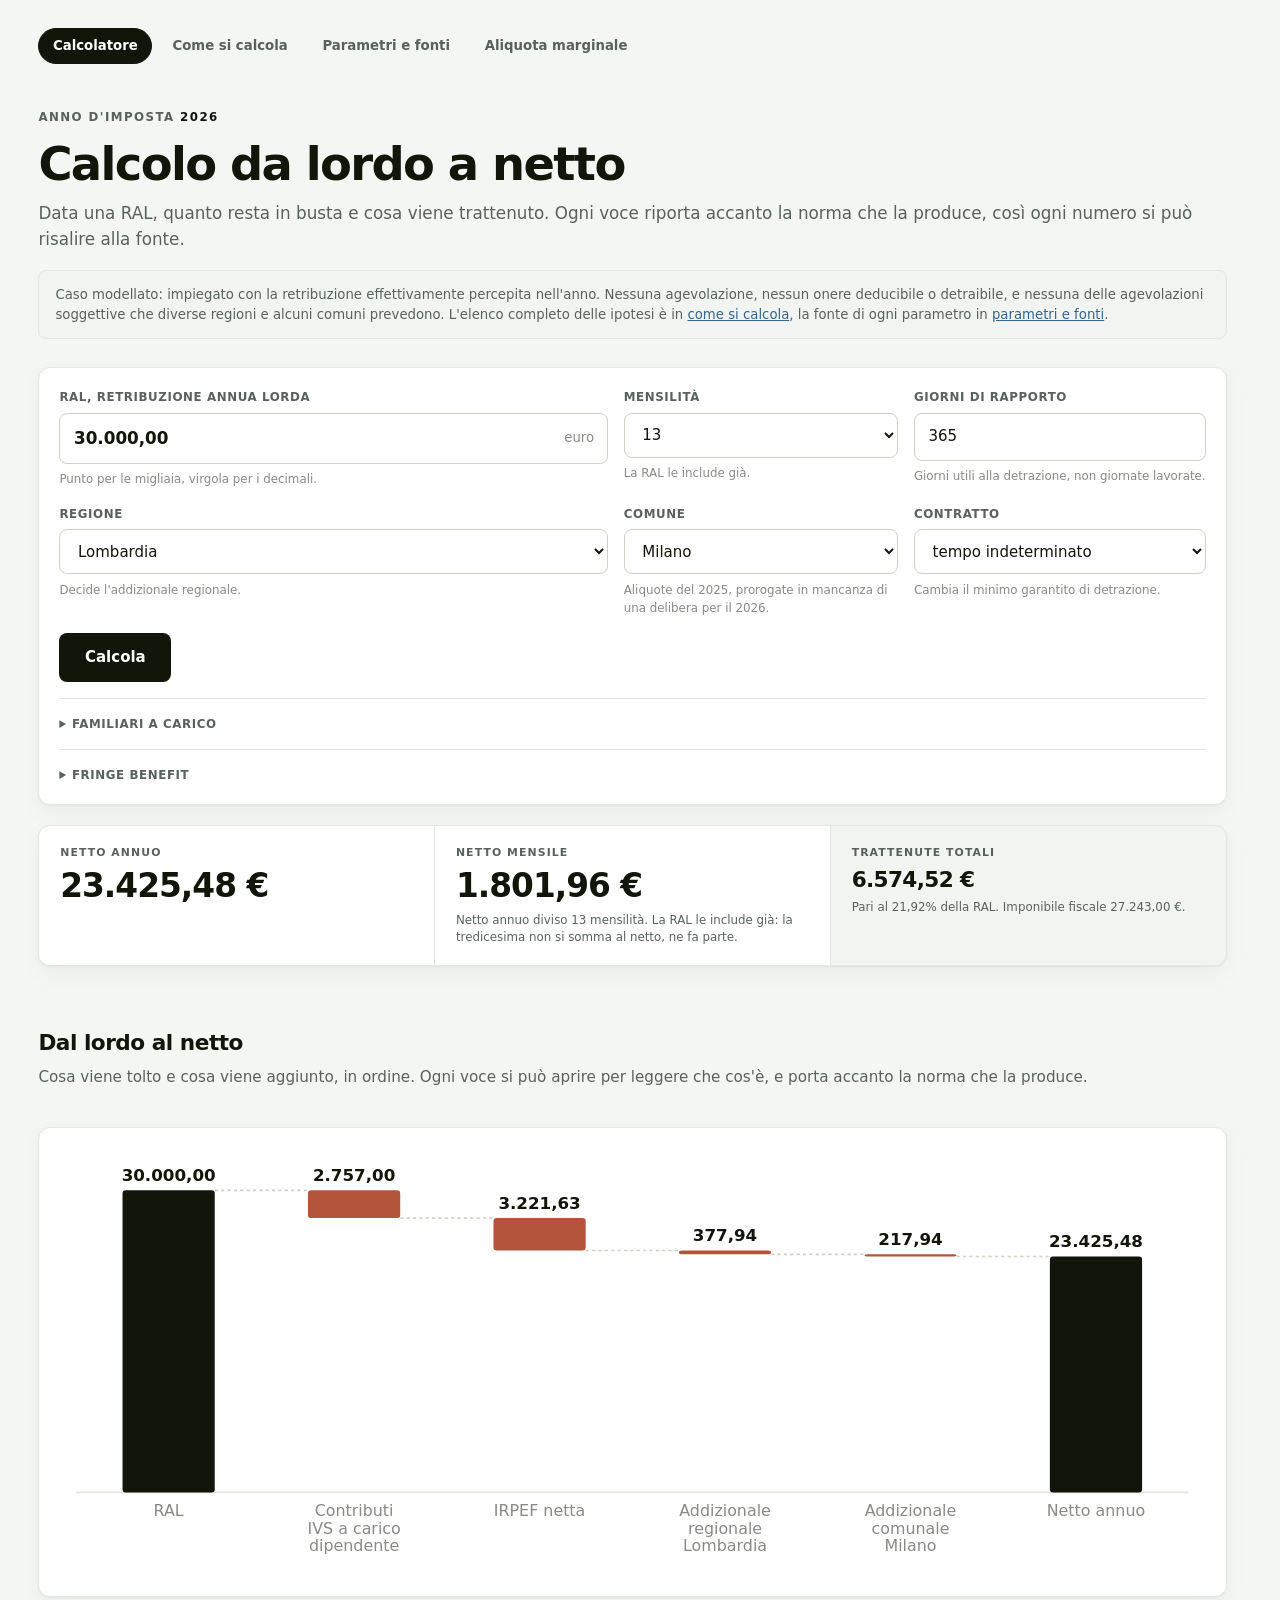
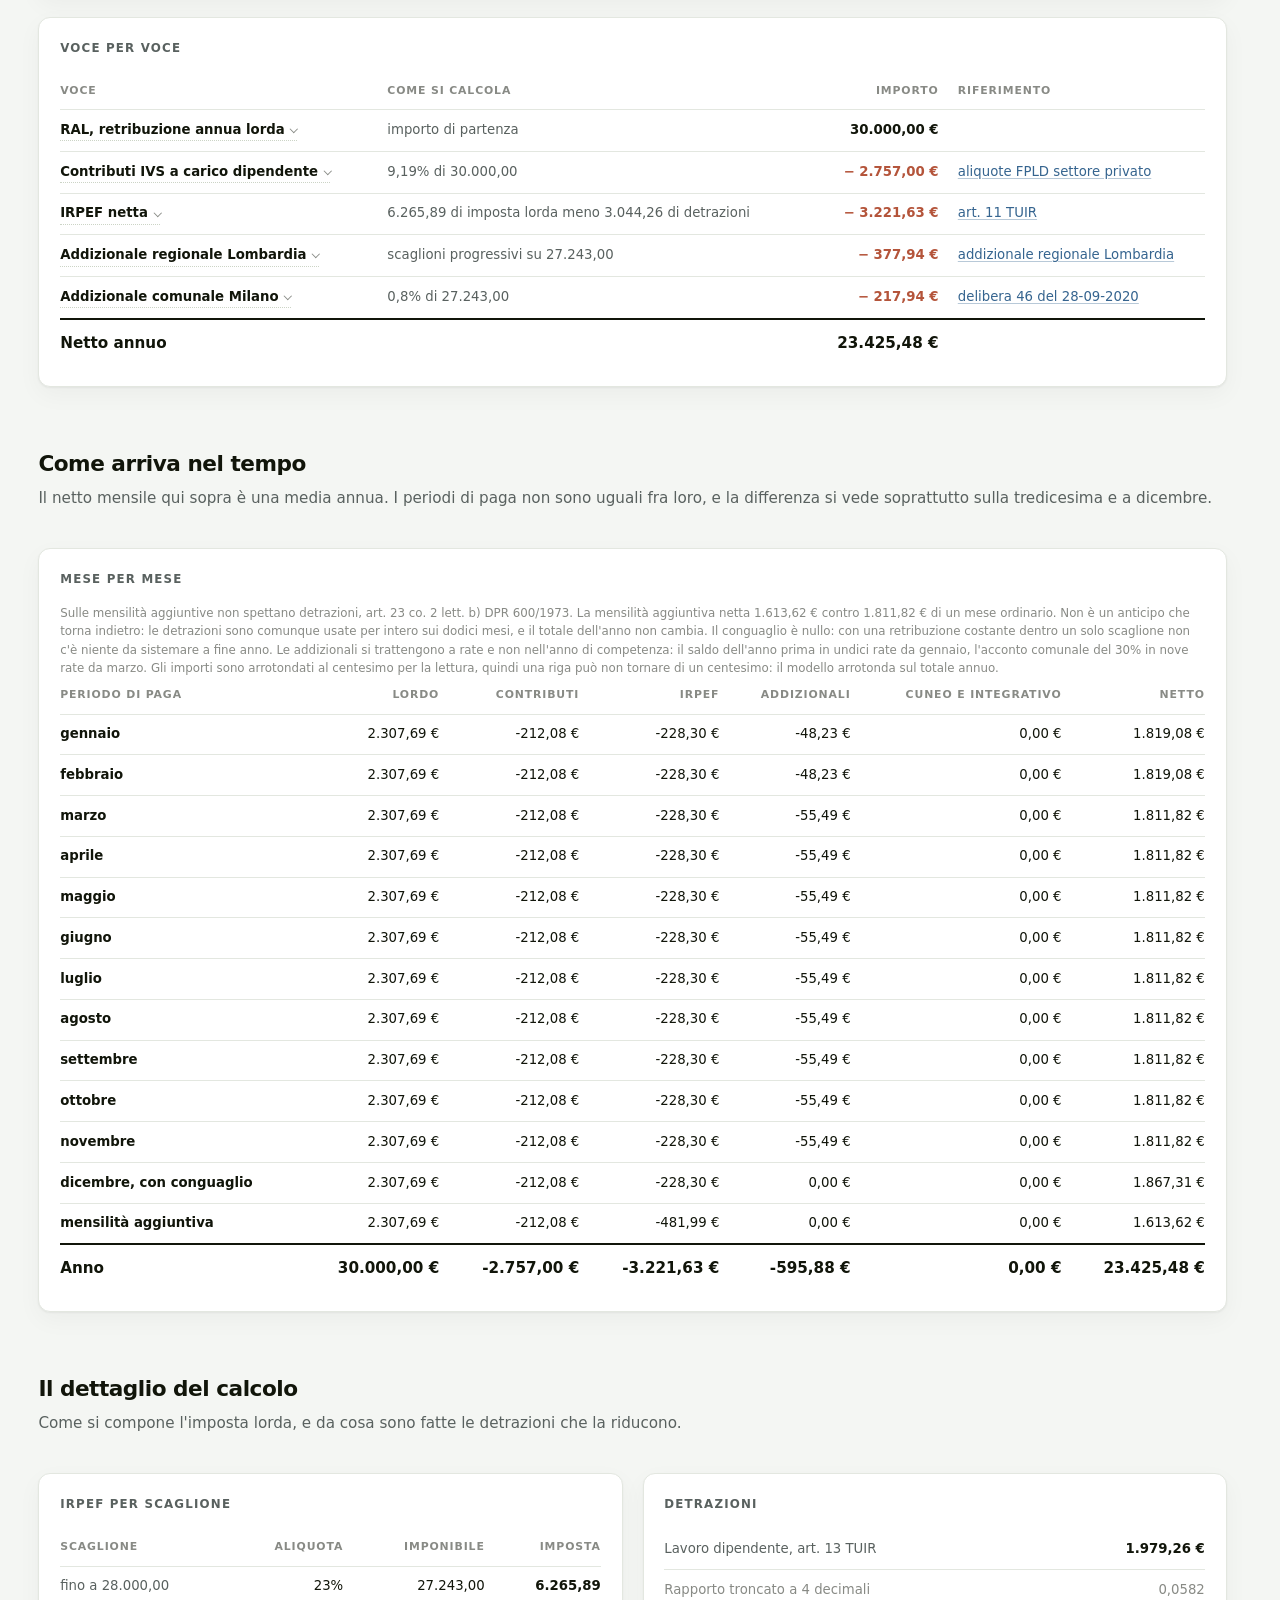
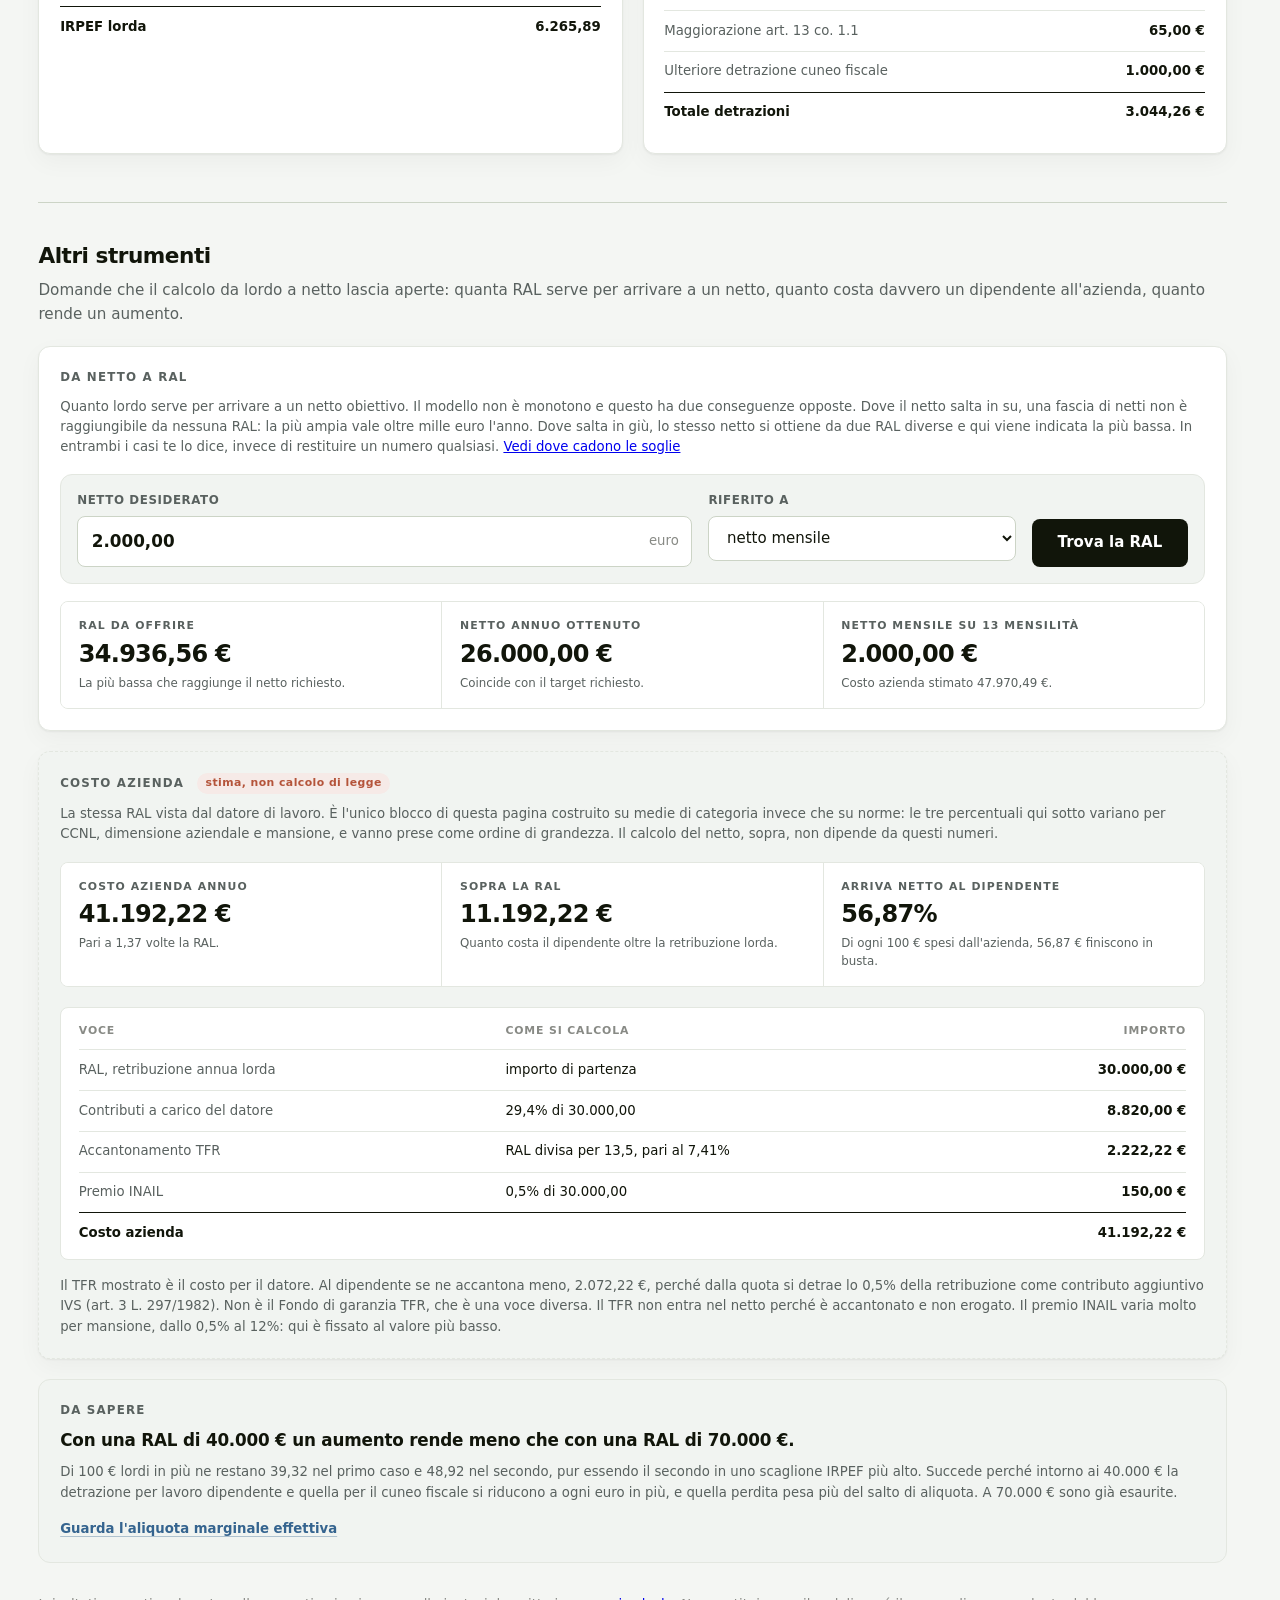
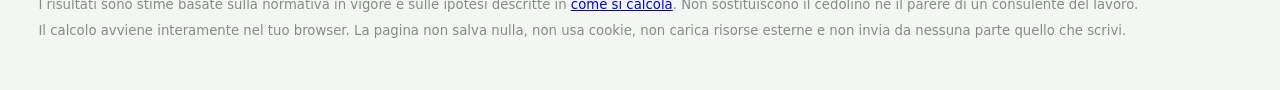
==== commit 76e4ddcf: "README con presentazione e screenshot, favicon in bianco e nero" ====
--- a/index.html
+++ b/index.html
@@ -4,6 +4,7 @@
 <meta charset="utf-8">
 <meta name="viewport" content="width=device-width, initial-scale=1">
 <title>Calcolo da lordo a netto, anno d'imposta 2026</title>
+<link rel="icon" href="favicon.svg" type="image/svg+xml">
 <link rel="stylesheet" href="src/styles.css">
 </head>
 <body>
@@ -28,8 +29,9 @@
     Caso modellato: impiegato con la retribuzione effettivamente percepita
     nell'anno. Nessuna agevolazione, nessun onere deducibile o detraibile, e
     nessuna delle agevolazioni soggettive che diverse regioni e alcuni comuni
-    prevedono. L'elenco completo delle semplificazioni e la fonte di ogni
-    parametro sono nel README del repository.
+    prevedono. L'elenco completo delle ipotesi è in
+    <a href="metodo.html">come si calcola</a>, la fonte di ogni parametro in
+    <a href="parametri.html">parametri e fonti</a>.
   </p>
 </header>
 
@@ -294,11 +296,11 @@
   </section>
 
   <div class="section-lead section-lead-extra">
-    <h2 class="section-title">Estensioni esplorative</h2>
+    <h2 class="section-title">Altri strumenti</h2>
     <p>
-      Da qui in giù è tutto fuori dalla richiesta della consegna. Ognuno di questi
-      strumenti risponde a una domanda che mi sono trovato a farmi mentre lavoravo
-      sul calcolo qui sopra, e a quel punto mi stavo divertendo troppo per fermarmi.
+      Domande che il calcolo da lordo a netto lascia aperte: quanta RAL serve per
+      arrivare a un netto, quanto costa davvero un dipendente all'azienda, quanto
+      rende un aumento.
     </p>
   </div>
 
@@ -368,7 +370,7 @@
   </section>
 
   <a class="learned-card" href="curva.html" id="learned-card">
-    <p class="learned-label">Una cosa interessante che ho imparato</p>
+    <p class="learned-label">Da sapere</p>
     <p class="learned-headline" id="learned-headline"></p>
     <p class="learned-body" id="learned-body"></p>
     <span class="learned-cta">Guarda l'aliquota marginale effettiva</span>
@@ -378,8 +380,9 @@
 
 <footer class="page-footer">
   <p>
-    Prototipo a scopo dimostrativo. Non sostituisce un cedolino ed è valido solo
-    per il caso modellato sopra.
+    I risultati sono stime basate sulla normativa in vigore e sulle ipotesi
+    descritte in <a href="metodo.html">come si calcola</a>. Non sostituiscono il
+    cedolino né il parere di un consulente del lavoro.
   </p>
   <p>
     Il calcolo avviene interamente nel tuo browser. La pagina non salva nulla,
--- a/src/styles.css
+++ b/src/styles.css
@@ -1,9 +1,8 @@
-/* Palette taken from the Jet HR site: white ground, near-black text with an
-   olive cast, sage surfaces, green and terracotta reserved for data semantics.
-   Inspiration only, none of their assets are reused.
-
-   Light only, on purpose: their product is light, and a single theme is one
-   less thing to justify. Fonts are the system stack, so the page makes no
+/* White ground, near-black text with an olive cast, sage surfaces, green and
+   terracotta reserved for data semantics.
+
+   Light only, on purpose: a single theme keeps tables and charts readable the
+   same way everywhere. Fonts are the system stack, so the page makes no
    network request of any kind. */
 
 :root {
@@ -62,15 +61,20 @@
   --space-5: 2.75rem;
   --space-6: 4rem;
 
-  /* Wide on purpose: this is a dense data tool, not an article. Only the prose
-     blocks keep a narrow measure, so lines stay readable while tables and the
-     chart use the screen they are given. */
+  /* Wide on purpose: this is a dense data tool, not an article. Every page uses
+     the same width, and long text is split into columns inside the cards. */
   --measure: 100rem;
   --gutter: clamp(1rem, 3vw, 2.5rem);
-  --prose: 46rem;
+  /* Nessuna colonna di lettura stretta: testi, tabelle e card usano tutta la
+     larghezza della pagina, uguale su tutte le pagine. */
+  --prose: none;
 }
 
 *, *::before, *::after { box-sizing: border-box; }
+
+/* Lo spazio della barra di scorrimento resta riservato anche sulle pagine
+   corte, cosi passando da una pagina all altra la navigazione non si sposta. */
+html { scrollbar-gutter: stable; }
 
 body {
   margin: 0;
@@ -738,45 +742,82 @@
 
 /* ------------------------------------------------------------------- prose */
 
-/* Le pagine di testo hanno una misura stretta, il calcolatore no: una tabella
-   di tredici periodi vuole lo schermo, un paragrafo no. */
-.prose { max-width: var(--prose); }
-
-.prose h2 {
-  margin: var(--space-5) 0 var(--space-2);
-  font-size: var(--text-xl);
-  line-height: 1.15;
-  letter-spacing: -0.02em;
-}
-
-.prose h3 {
-  margin: var(--space-4) 0 var(--space-2);
-  font-size: var(--text-lg);
-  line-height: 1.2;
-}
-
-.prose p, .prose li { font-size: var(--text-md); line-height: 1.6; }
-.prose p { margin: 0 0 var(--space-3); }
-.prose ul, .prose ol { margin: 0 0 var(--space-3); padding-left: 1.3rem; }
-.prose li { margin-bottom: var(--space-1); }
-.prose a { color: var(--link); }
-
-.prose strong { font-weight: 700; }
+/* Le pagine di testo usano le stesse card del calcolatore: il testo si divide
+   in colonne invece di restringersi a meta pagina. */
+
+.steps {
+  margin: 0;
+  padding-left: 1.4rem;
+  columns: 2 24rem;
+  column-gap: 3rem;
+}
+
+.steps li {
+  break-inside: avoid;
+  margin: 0 0 0.8rem;
+  padding-left: 0.2rem;
+  font-size: var(--text-base);
+  line-height: 1.55;
+  color: var(--text-muted);
+}
+
+.steps li strong { color: var(--text); }
+.steps li::marker { color: var(--text-faint); font-weight: 650; }
+
+.text-columns {
+  columns: 2 24rem;
+  column-gap: 3rem;
+}
+
+.text-columns p {
+  break-inside: avoid;
+  margin: 0 0 0.8rem;
+  font-size: var(--text-base);
+  line-height: 1.55;
+  color: var(--text-muted);
+}
+
+.text-columns strong { color: var(--text); }
+
+.note-list {
+  margin: 0;
+  padding-left: 1.1rem;
+}
+
+.note-list li {
+  margin: 0 0 0.45rem;
+  font-size: var(--text-sm);
+  line-height: 1.55;
+  color: var(--text-muted);
+}
+
+.note-list li:last-child { margin-bottom: 0; }
+
+.reading-item a, .callout a { color: var(--link); }
+.reading-item strong, .note-list strong { color: var(--text); }
 
 /* Un punto che vale la pena leggere due volte, non un riquadro decorativo. */
-.prose .callout {
-  margin: var(--space-3) 0 var(--space-4);
-  padding: var(--space-3);
+.callout {
+  margin: 1.25rem 0 0;
+  padding: 0.9rem 1.15rem;
+  background: var(--surface-sunken);
+  border-left: 3px solid var(--accent);
+  border-radius: 0 var(--radius-sm) var(--radius-sm) 0;
+}
+
+.callout p { margin: 0; font-size: var(--text-sm); line-height: 1.55; color: var(--text-muted); }
+
+/* ------------------------------------------------------------- parametri */
+
+/* Ogni gruppo di parametri e una card, come i blocchi del calcolatore. */
+.param-group {
+  margin-bottom: 1.25rem;
+  padding: 1.3rem;
   background: var(--surface);
   border: 1px solid var(--line);
-  border-left: 3px solid var(--accent);
-  border-radius: var(--radius-sm);
-}
-.prose .callout p:last-child { margin-bottom: 0; }
-
-/* ------------------------------------------------------------- parametri */
-
-.param-group { margin-bottom: var(--space-5); }
+  border-radius: var(--radius);
+  box-shadow: var(--shadow);
+}
 
 .param-group > h2 {
   margin: 0 0 var(--space-1);
@@ -831,16 +872,25 @@
    prendeva tre quarti della tabella e i numeri finivano a mezzo schermo di
    distanza dalla loro etichetta. Qui le colonne strette sono fissate e quella
    di testo si prende quello che resta. */
-.bands, .breakpoints { table-layout: fixed; }
-
-/* Le soglie sono cinque colonne fitte e si prendono lo schermo. Le bande sono
-   tre, di cui due numeri corti: allargarle a tutta pagina lasciava un metro di
-   vuoto fra la fascia e la sua aliquota. */
-.bands { max-width: 46rem; }
-
-.bands th:first-child, .bands td:first-child { width: auto; }
-.bands th:nth-child(2), .bands td:nth-child(2) { width: 9rem; }
-.bands th:nth-child(3), .bands td:nth-child(3) { width: 11rem; }
+.breakpoints { table-layout: fixed; }
+
+/* Le bande sono tre colonne corte: a tutta pagina lascerebbero un metro di
+   vuoto fra la fascia e la sua aliquota. Stanno in una griglia accanto al
+   riquadro che le commenta, e insieme riempiono la card. */
+.bands-layout {
+  display: grid;
+  grid-template-columns: minmax(0, 3fr) minmax(0, 2fr);
+  gap: 1.5rem;
+  align-items: start;
+}
+
+.bands-layout .finding { margin-top: 0; }
+.bands-layout .finding:empty { display: none; }
+.bands th, .bands td { white-space: nowrap; }
+
+@media (max-width: 72rem) {
+  .bands-layout { grid-template-columns: minmax(0, 1fr); }
+}
 
 .breakpoints th:nth-child(1), .breakpoints td:nth-child(1) { width: 8.5rem; }
 .breakpoints th:nth-child(2), .breakpoints td:nth-child(2) { width: auto; }
@@ -860,8 +910,8 @@
   /* Le larghezze fisse servono a riequilibrare le colonne su uno schermo largo.
      Su uno stretto costringerebbero la tabella a scorrere di lato dove prima si
      riadattava: il problema da risolvere era l altro. */
-  .bands, .breakpoints { table-layout: auto; max-width: none; }
-  .bands th, .bands td, .breakpoints th, .breakpoints td { width: auto; }
+  .breakpoints { table-layout: auto; }
+  .breakpoints th, .breakpoints td { width: auto; }
 
   .calc-form { grid-template-columns: 1fr; }
   .field-action { align-self: stretch; }
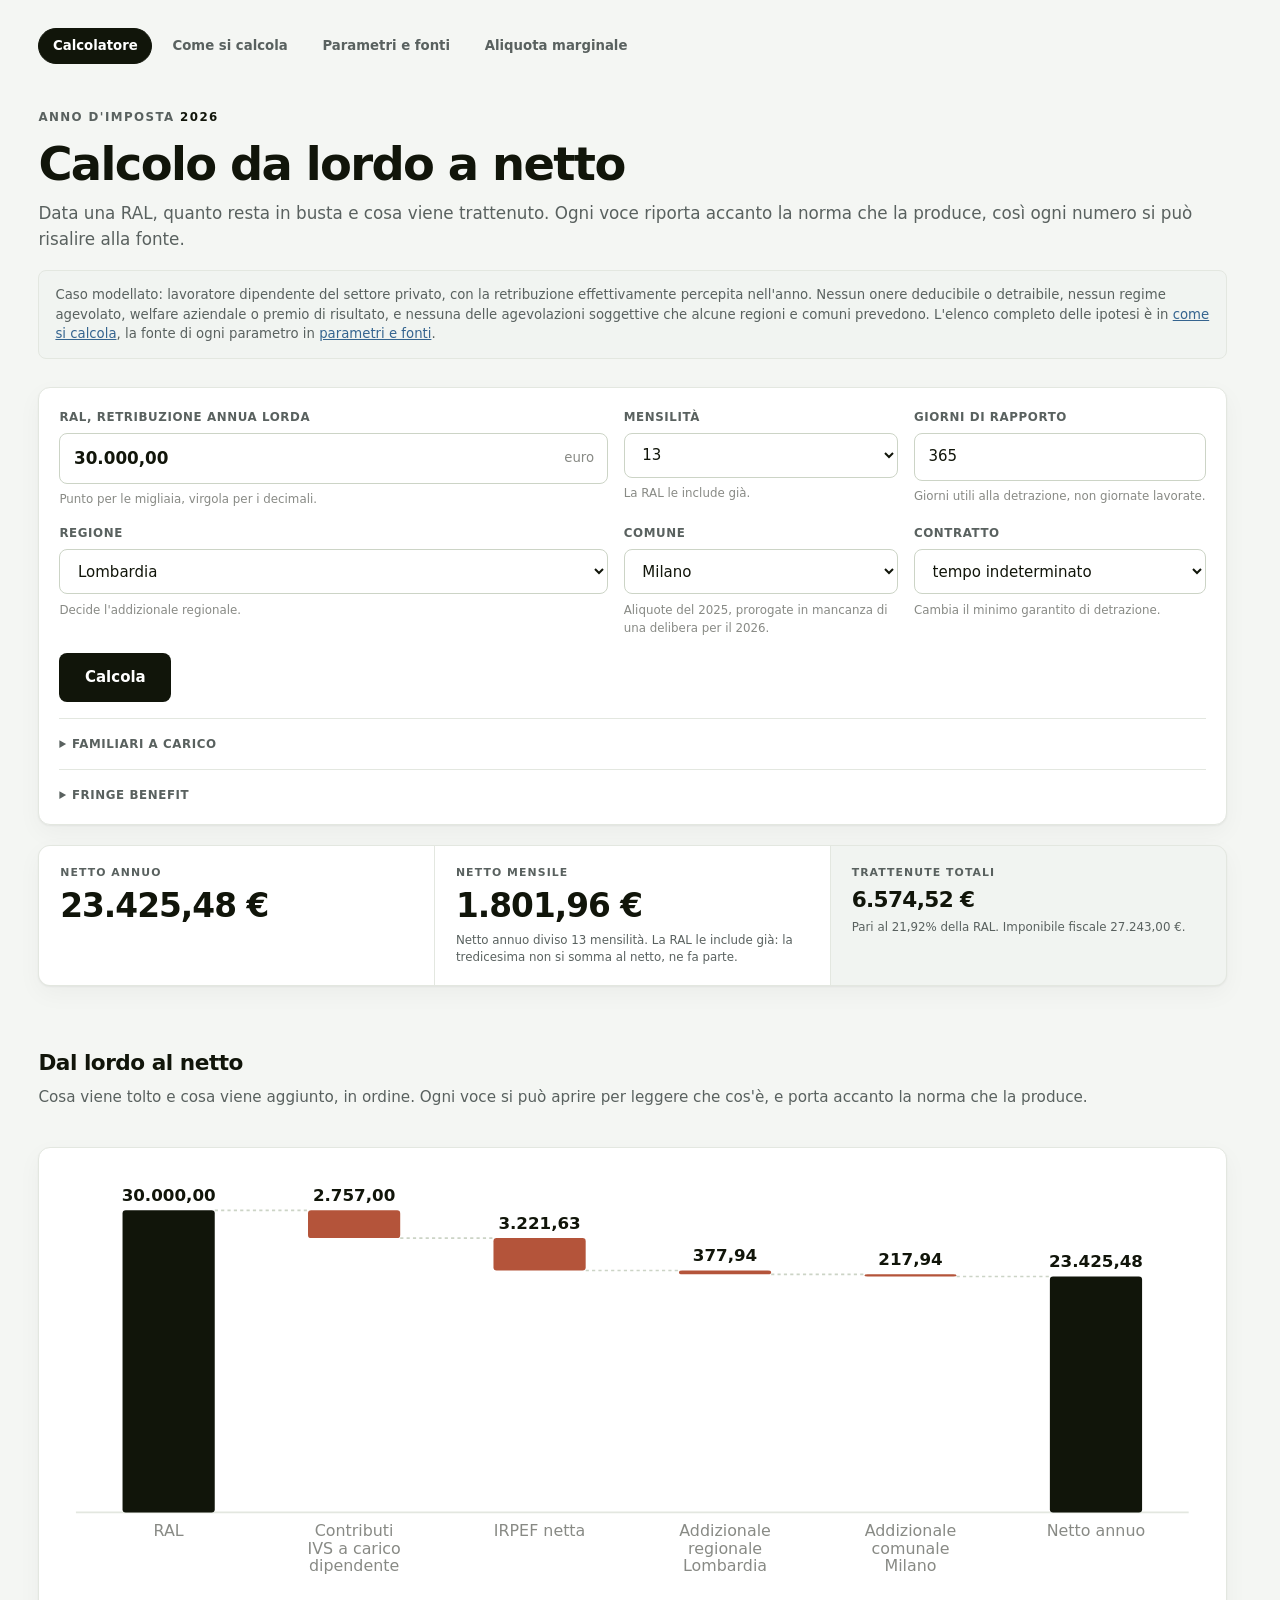
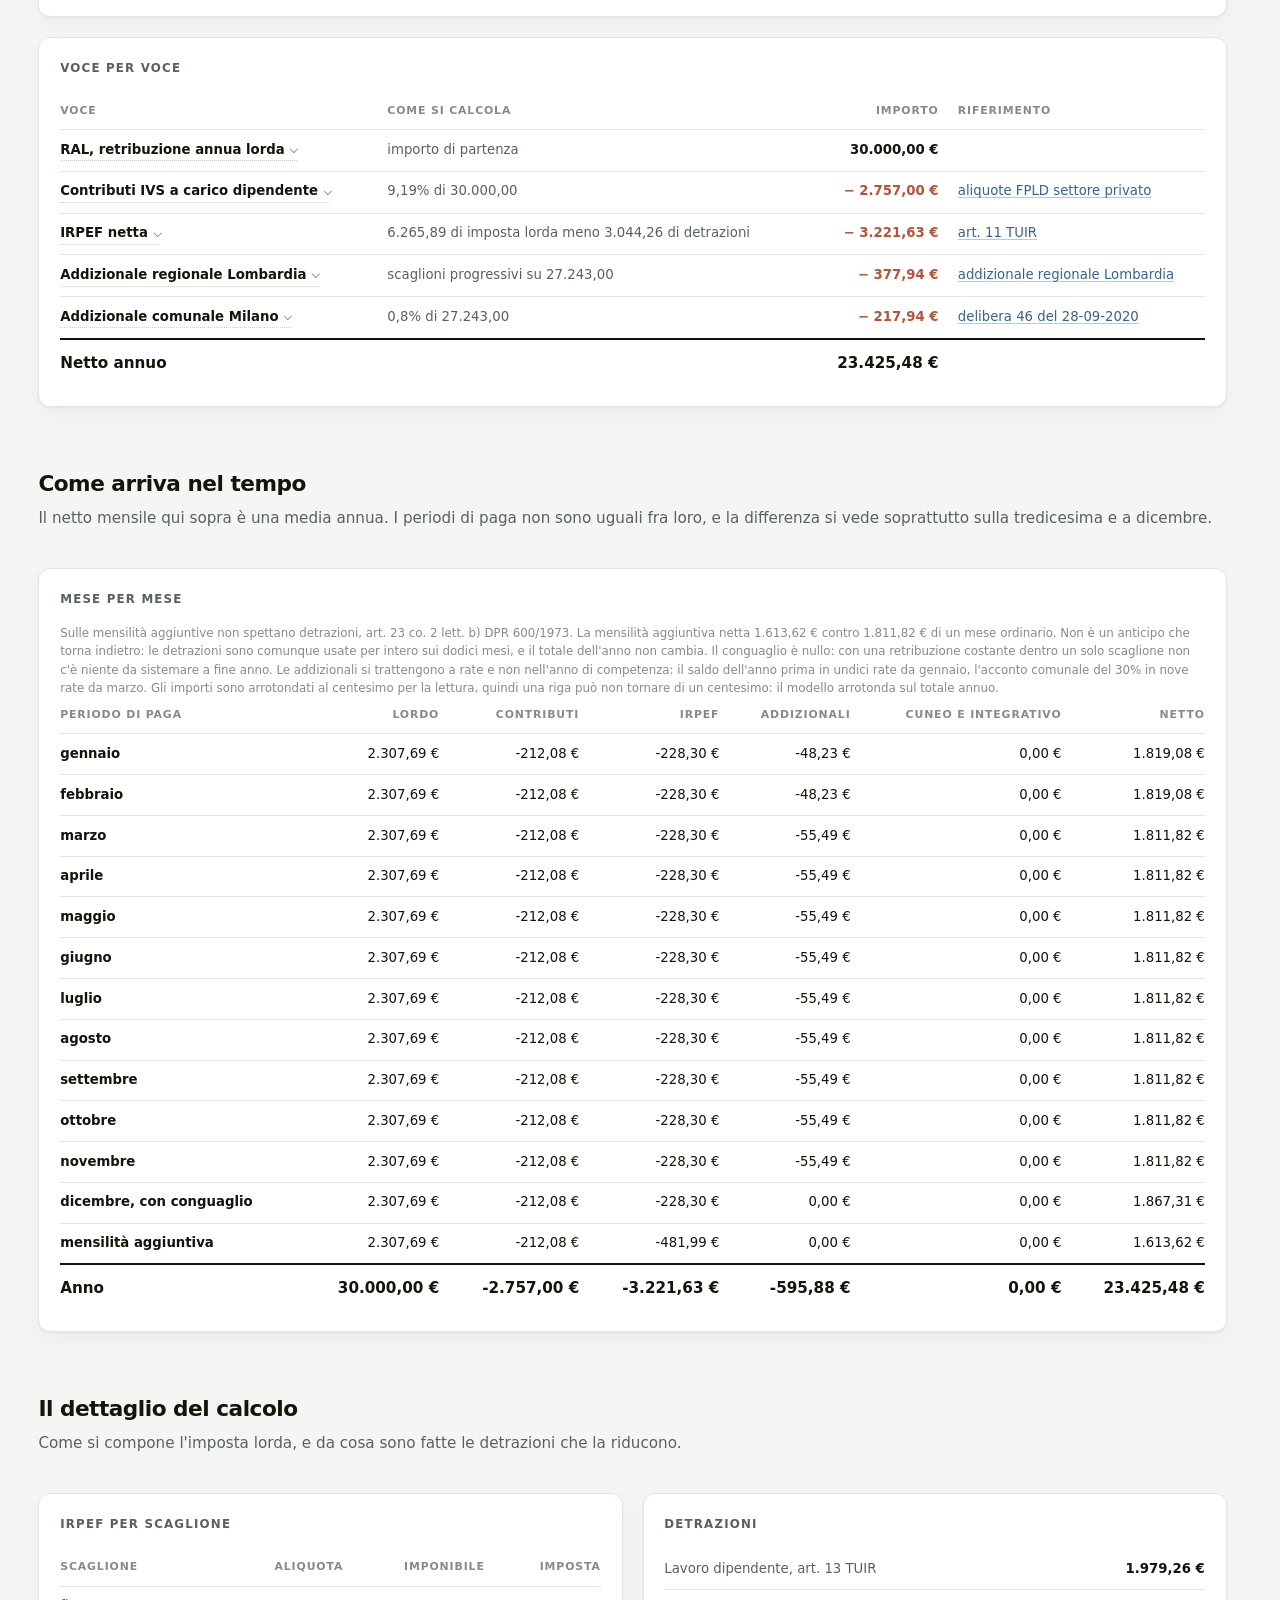
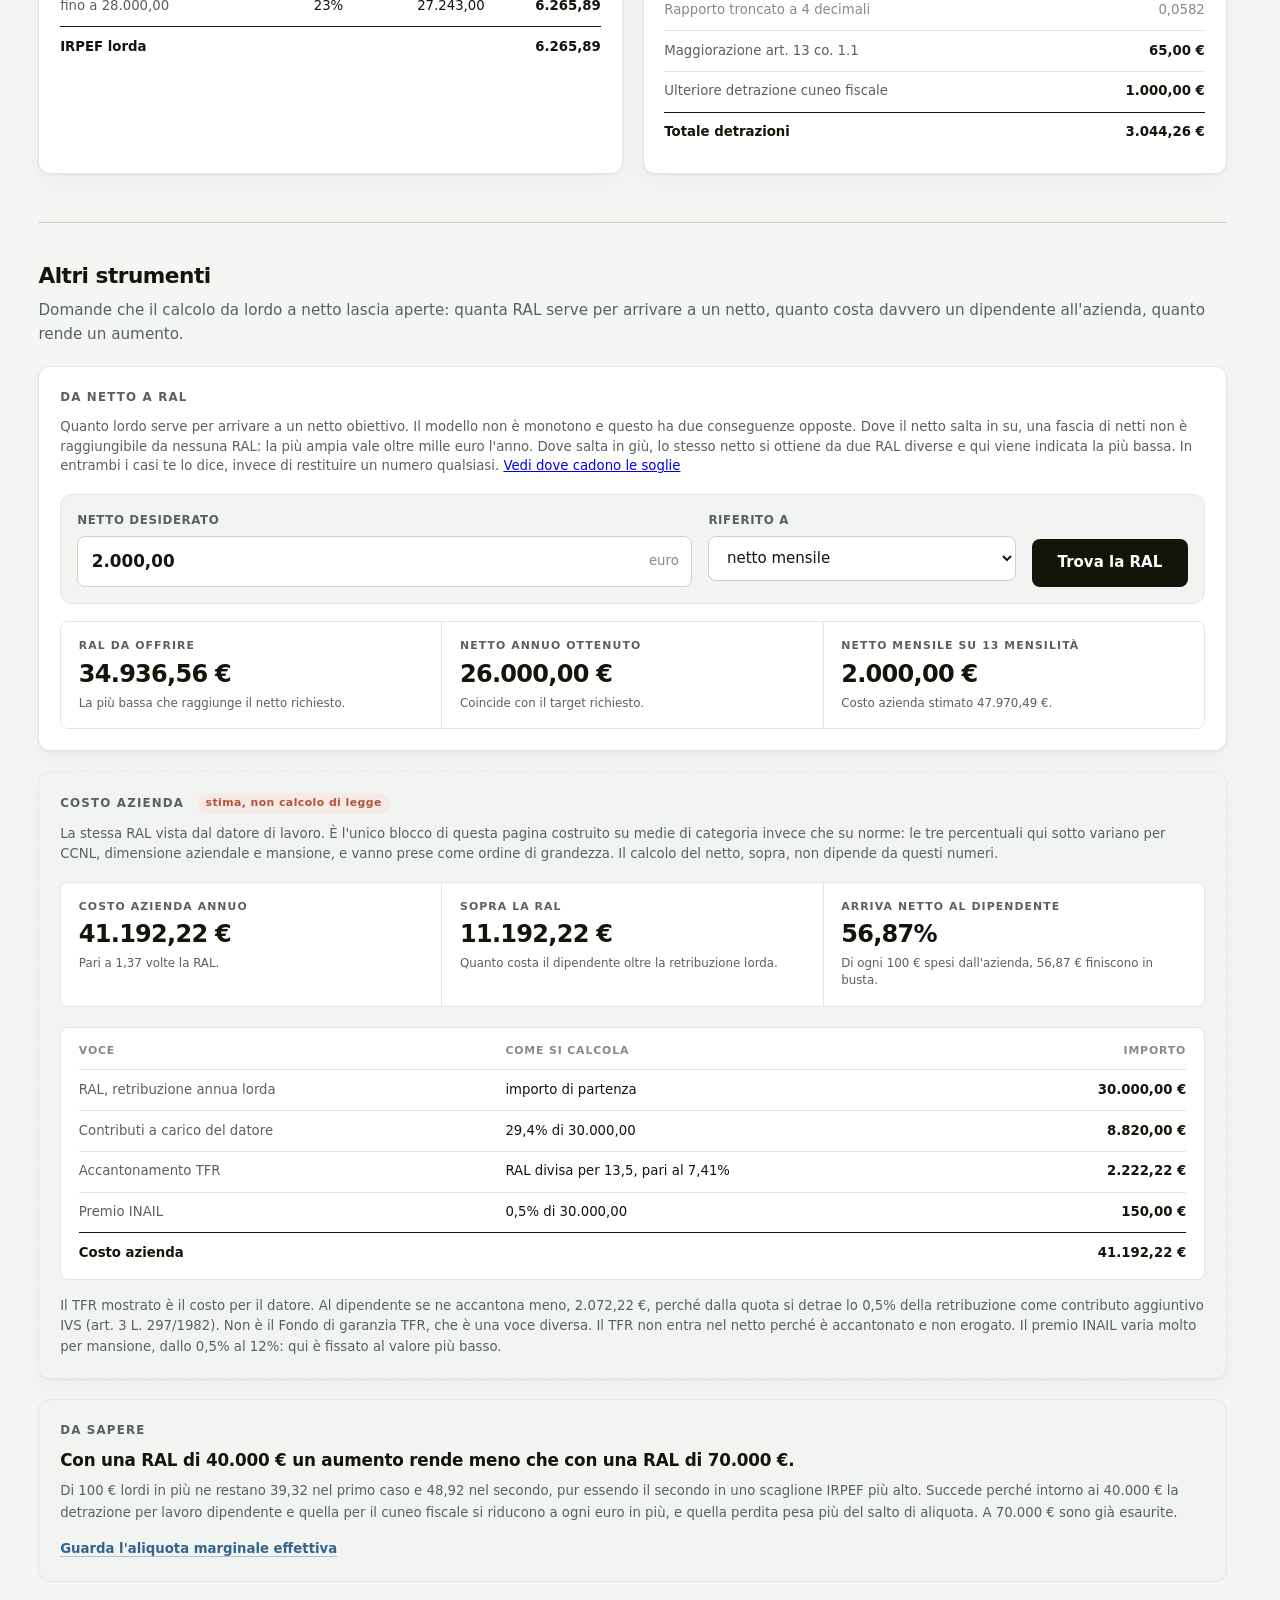
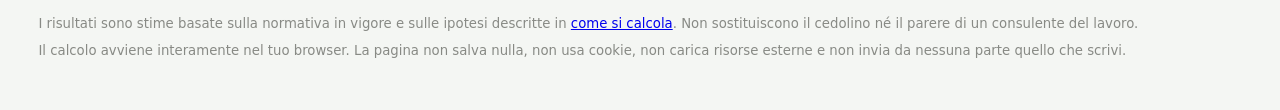
==== commit aa3680e3: "Caso modellato descritto con precisione" ====
--- a/index.html
+++ b/index.html
@@ -26,10 +26,11 @@
     accanto la norma che la produce, così ogni numero si può risalire alla fonte.
   </p>
   <p class="case-note">
-    Caso modellato: impiegato con la retribuzione effettivamente percepita
-    nell'anno. Nessuna agevolazione, nessun onere deducibile o detraibile, e
-    nessuna delle agevolazioni soggettive che diverse regioni e alcuni comuni
-    prevedono. L'elenco completo delle ipotesi è in
+    Caso modellato: lavoratore dipendente del settore privato, con la
+    retribuzione effettivamente percepita nell'anno. Nessun onere deducibile o
+    detraibile, nessun regime agevolato, welfare aziendale o premio di
+    risultato, e nessuna delle agevolazioni soggettive che alcune regioni e
+    comuni prevedono. L'elenco completo delle ipotesi è in
     <a href="metodo.html">come si calcola</a>, la fonte di ogni parametro in
     <a href="parametri.html">parametri e fonti</a>.
   </p>
--- a/src/styles.css
+++ b/src/styles.css
@@ -872,25 +872,34 @@
    prendeva tre quarti della tabella e i numeri finivano a mezzo schermo di
    distanza dalla loro etichetta. Qui le colonne strette sono fissate e quella
    di testo si prende quello che resta. */
-.breakpoints { table-layout: fixed; }
-
-/* Le bande sono tre colonne corte: a tutta pagina lascerebbero un metro di
-   vuoto fra la fascia e la sua aliquota. Stanno in una griglia accanto al
-   riquadro che le commenta, e insieme riempiono la card. */
-.bands-layout {
-  display: grid;
-  grid-template-columns: minmax(0, 3fr) minmax(0, 2fr);
-  gap: 1.5rem;
-  align-items: start;
-}
-
-.bands-layout .finding { margin-top: 0; }
-.bands-layout .finding:empty { display: none; }
+.bands, .breakpoints { table-layout: fixed; }
+
+/* Le bande occupano tutta la card: le tre colonne di numeri hanno una
+   larghezza fissa e la quarta, la barra, si prende il resto. Cosi lo spazio
+   mostra la stessa scala del grafico invece di restare vuoto. */
 .bands th, .bands td { white-space: nowrap; }
-
-@media (max-width: 72rem) {
-  .bands-layout { grid-template-columns: minmax(0, 1fr); }
-}
+.bands th:nth-child(1), .bands td:nth-child(1) { width: 15rem; }
+.bands th:nth-child(2), .bands td:nth-child(2) { width: 11rem; }
+.bands th:nth-child(3), .bands td:nth-child(3) { width: 12rem; }
+.bands th.band-bar-col, .bands td.band-bar-col { width: auto; padding-left: 2.5rem; }
+
+.band-bar {
+  display: block;
+  height: 0.5rem;
+  background: var(--surface-strong);
+  border-radius: 999px;
+  overflow: hidden;
+}
+
+.band-bar > span {
+  display: block;
+  height: 100%;
+  background: var(--text);
+  border-radius: 999px;
+}
+
+.bands tr.is-worst .band-bar > span { background: var(--negative); }
+.finding:empty { display: none; }
 
 .breakpoints th:nth-child(1), .breakpoints td:nth-child(1) { width: 8.5rem; }
 .breakpoints th:nth-child(2), .breakpoints td:nth-child(2) { width: auto; }
@@ -910,8 +919,12 @@
   /* Le larghezze fisse servono a riequilibrare le colonne su uno schermo largo.
      Su uno stretto costringerebbero la tabella a scorrere di lato dove prima si
      riadattava: il problema da risolvere era l altro. */
-  .breakpoints { table-layout: auto; }
-  .breakpoints th, .breakpoints td { width: auto; }
+  .bands, .breakpoints { table-layout: auto; }
+  .bands th, .bands td, .breakpoints th, .breakpoints td { width: auto; }
+  .bands .band-bar-col { display: none; }
+  .bands th { white-space: normal; }
+  .bands th, .bands td { padding-left: 0.35rem; padding-right: 0.35rem; }
+  .bands th:first-child, .bands td:first-child { padding-left: 0; }
 
   .calc-form { grid-template-columns: 1fr; }
   .field-action { align-self: stretch; }
